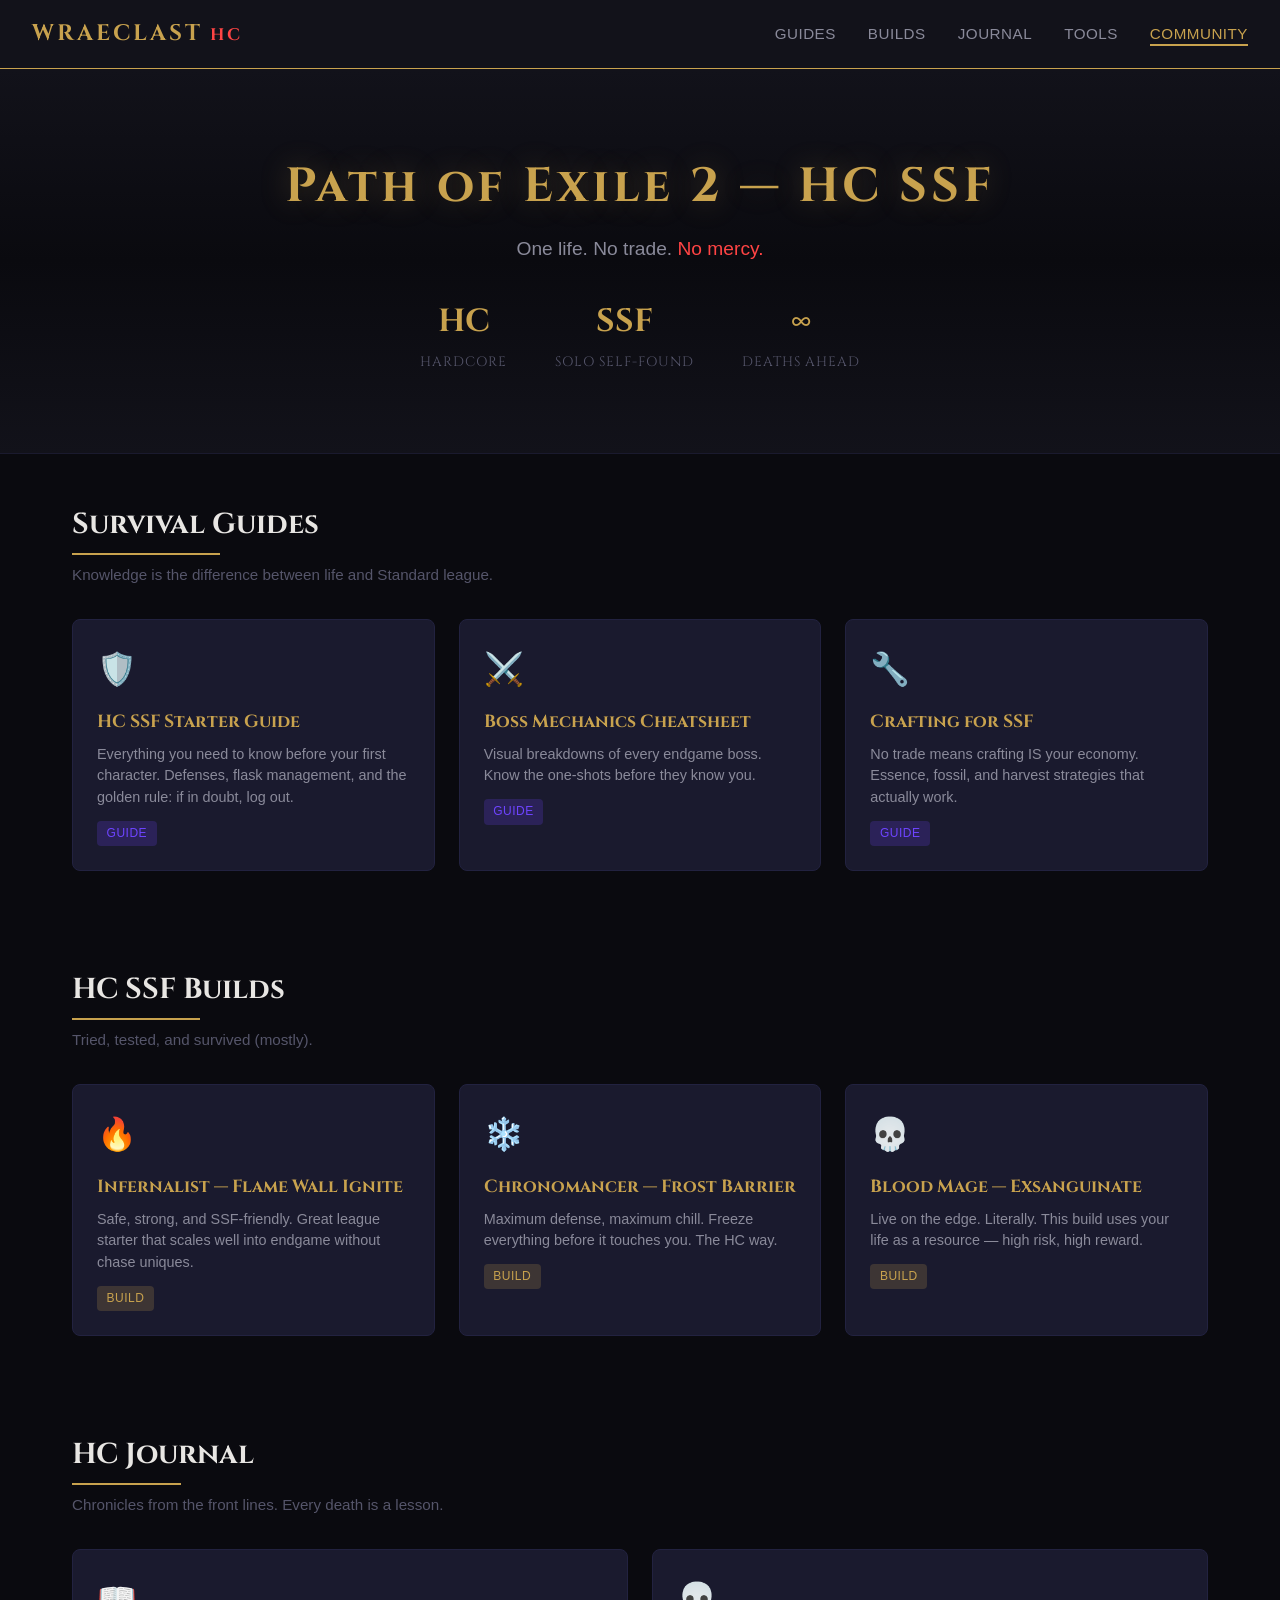
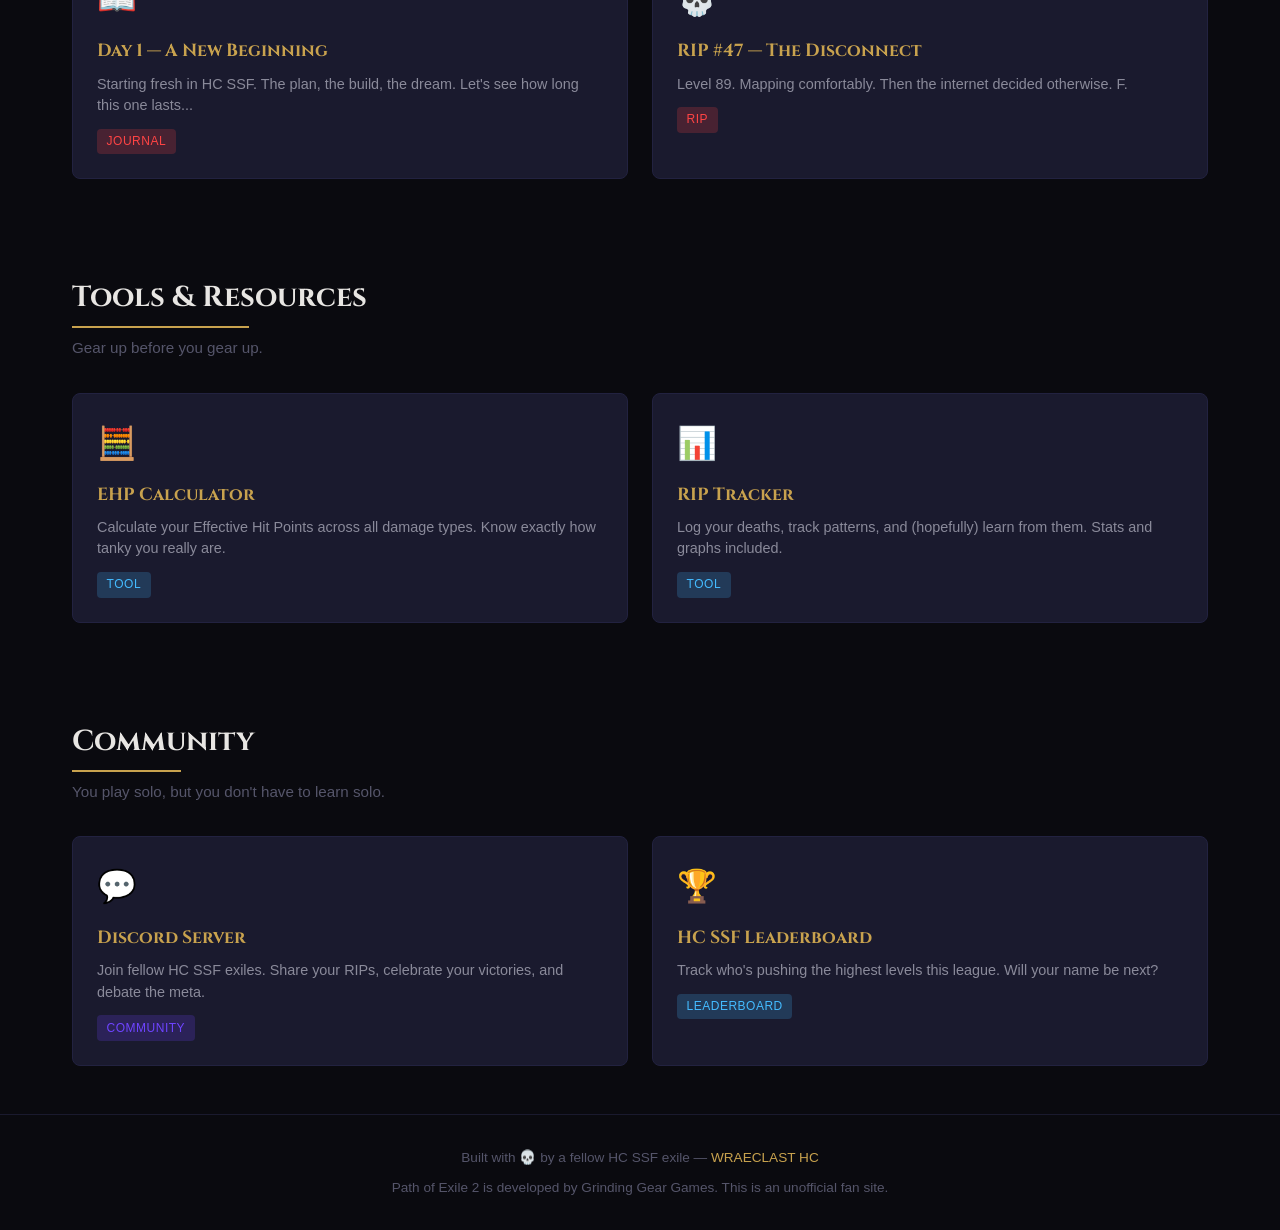
==== index.html @ 08a85281 "Initial commit - project structure, fonts, hamburger nav, SEO tags" ====
<!DOCTYPE html>
<html lang="en">
<head>
    <!--
    ============================================================
    THE <head> SECTION
    ============================================================
    This is the "brain" of your page. Nothing here is visible
    on screen, but it gives the browser important instructions.

    charset   = what characters to support (UTF-8 = everything)
    viewport  = makes the site work properly on phones/tablets
    title     = text shown in the browser tab
    ============================================================
    -->
    <meta charset="UTF-8">
    <meta name="viewport" content="width=device-width, initial-scale=1.0">
    <title>PoE2 HC SSF — Fan Site</title>

    <!--
    This single line replaces the entire <style> block that
    used to live here. The browser reads it and says:
    "OK, go fetch css/style.css and apply it to this page."
    -->
    <!--
    ============================================================
    SEO & SOCIAL SHARING META TAGS
    ============================================================
    These tags are invisible to visitors but are read by:
      - Google        (to understand and rank your page)
      - Discord       (to build the link preview card)
      - Reddit        (same)
      - Twitter/X     (same)
      - Facebook      (same)

    "og:" stands for Open Graph — a standard invented by
    Facebook that every major platform now follows.
    ============================================================
    -->

    <!-- Basic SEO — what the page is about -->
    <meta name="description" content="A fan site dedicated to Path of Exile 2 Hardcore Solo Self-Found. Guides, builds, a death journal, and tools for the brave (or stubborn).">
    <meta name="author" content="WRAECLAST HC">
    <meta name="keywords" content="Path of Exile 2, PoE2, HC SSF, Hardcore, Solo Self-Found, builds, guides">

    <!-- Open Graph — controls how the link looks when shared -->
    <meta property="og:title" content="PoE2 HC SSF — WRAECLAST HC">
    <meta property="og:description" content="One life. No trade. No mercy. Guides, builds, and chronicles for HC SSF exiles.">
    <meta property="og:type" content="website">

    <!-- og:url should be your real URL once the site is live.
         For now we leave it as a placeholder. -->
    <meta property="og:url" content="https://wraeclasthc.github.io">

    <!-- og:image is the thumbnail shown in link previews.
         We'll add a real image in a later step.
         For now this tag is here so you know where it lives. -->
    <!-- <meta property="og:image" content="https://wraeclasthc.github.io/assets/images/og-preview.jpg"> -->

    <!-- Twitter/X has its own slightly different tags -->
    <meta name="twitter:card" content="summary_large_image">
    <meta name="twitter:title" content="PoE2 HC SSF — WRAECLAST HC">
    <meta name="twitter:description" content="One life. No trade. No mercy. Guides, builds, and chronicles for HC SSF exiles.">

    <!--
    FAVICON — the tiny icon shown in the browser tab.
    We use an SVG (a type of image made from math, not pixels)
    that contains just one emoji. No image editor needed!
    This trick works in all modern browsers.
    -->
    <link rel="icon" href="assets/images/favicon.svg" type="image/svg+xml">

    <!--
    GOOGLE FONTS
    This line connects to Google's servers and downloads the
    Cinzel font for every visitor automatically.
    "preconnect" lines above it are a speed optimisation —
    they tell the browser to open the connection early,
    before it even reaches the font link itself.
    -->
    <link rel="preconnect" href="https://fonts.googleapis.com">
    <link rel="preconnect" href="https://fonts.gstatic.com" crossorigin>
    <link rel="stylesheet" href="https://fonts.googleapis.com/css2?family=Cinzel:wght@400;600;700&display=swap">

    <link rel="stylesheet" href="css/style.css">
</head>

<!--
============================================================
THE <body> — What Users Actually See
============================================================
Everything visible on the page goes inside <body>.
We've organised it into semantic sections:

  <nav>     = Navigation bar
  <header>  = Hero / banner area
  <main>    = Primary page content
  <footer>  = Bottom info strip

"Semantic" means these tags describe WHAT the content IS,
not just how it looks. This helps screen readers and SEO.
============================================================
-->
<body>

    <!-- ========== NAVIGATION ========== -->
    <nav>
        <a href="#" class="logo">WRAECLAST<span> HC</span></a>

        <!--
        This button is INVISIBLE on desktop (hidden via CSS).
        On mobile it appears as the ☰ icon.
        aria-label tells screen readers what the button does
        — good accessibility practice.
        aria-expanded tells screen readers if the menu is open.
        -->
        <button class="nav-toggle" aria-label="Open navigation menu" aria-expanded="false">
            <span class="hamburger-icon">☰</span>
        </button>

        <ul class="nav-links">
            <li><a href="#guides">Guides</a></li>
            <li><a href="#builds">Builds</a></li>
            <li><a href="#journal">Journal</a></li>
            <li><a href="#tools">Tools</a></li>
            <li><a href="#community">Community</a></li>
        </ul>
    </nav>

    <!-- ========== HERO SECTION ========== -->
    <header class="hero">
        <h1>Path of Exile 2 — HC SSF</h1>
        <p class="tagline">One life. No trade. <em>No mercy.</em></p>
        <div class="hero-stats">
            <div class="stat">
                <span class="stat-number">HC</span>
                <span class="stat-label">Hardcore</span>
            </div>
            <div class="stat">
                <span class="stat-number">SSF</span>
                <span class="stat-label">Solo Self-Found</span>
            </div>
            <div class="stat">
                <span class="stat-number">∞</span>
                <span class="stat-label">Deaths Ahead</span>
            </div>
        </div>
    </header>

    <!-- ========== MAIN CONTENT ========== -->
    <main>

        <!-- Guides Section -->
        <section class="section" id="guides">
            <h2 class="section-title">Survival Guides</h2>
            <p class="section-subtitle">Knowledge is the difference between life and Standard league.</p>
            <div class="card-grid">
                <div class="card">
                    <div class="card-icon">🛡️</div>
                    <h3>HC SSF Starter Guide</h3>
                    <p>Everything you need to know before your first character. Defenses, flask management, and the golden rule: if in doubt, log out.</p>
                    <span class="tag tag-guide">Guide</span>
                </div>
                <div class="card">
                    <div class="card-icon">⚔️</div>
                    <h3>Boss Mechanics Cheatsheet</h3>
                    <p>Visual breakdowns of every endgame boss. Know the one-shots before they know you.</p>
                    <span class="tag tag-guide">Guide</span>
                </div>
                <div class="card">
                    <div class="card-icon">🔧</div>
                    <h3>Crafting for SSF</h3>
                    <p>No trade means crafting IS your economy. Essence, fossil, and harvest strategies that actually work.</p>
                    <span class="tag tag-guide">Guide</span>
                </div>
            </div>
        </section>

        <!-- Builds Section -->
        <section class="section" id="builds">
            <h2 class="section-title">HC SSF Builds</h2>
            <p class="section-subtitle">Tried, tested, and survived (mostly).</p>
            <div class="card-grid">
                <div class="card">
                    <div class="card-icon">🔥</div>
                    <h3>Infernalist — Flame Wall Ignite</h3>
                    <p>Safe, strong, and SSF-friendly. Great league starter that scales well into endgame without chase uniques.</p>
                    <span class="tag tag-build">Build</span>
                </div>
                <div class="card">
                    <div class="card-icon">❄️</div>
                    <h3>Chronomancer — Frost Barrier</h3>
                    <p>Maximum defense, maximum chill. Freeze everything before it touches you. The HC way.</p>
                    <span class="tag tag-build">Build</span>
                </div>
                <div class="card">
                    <div class="card-icon">💀</div>
                    <h3>Blood Mage — Exsanguinate</h3>
                    <p>Live on the edge. Literally. This build uses your life as a resource — high risk, high reward.</p>
                    <span class="tag tag-build">Build</span>
                </div>
            </div>
        </section>

        <!-- Journal Section -->
        <section class="section" id="journal">
            <h2 class="section-title">HC Journal</h2>
            <p class="section-subtitle">Chronicles from the front lines. Every death is a lesson.</p>
            <div class="card-grid">
                <div class="card">
                    <div class="card-icon">📖</div>
                    <h3>Day 1 — A New Beginning</h3>
                    <p>Starting fresh in HC SSF. The plan, the build, the dream. Let's see how long this one lasts...</p>
                    <span class="tag tag-rip">Journal</span>
                </div>
                <div class="card">
                    <div class="card-icon">💀</div>
                    <h3>RIP #47 — The Disconnect</h3>
                    <p>Level 89. Mapping comfortably. Then the internet decided otherwise. F.</p>
                    <span class="tag tag-rip">RIP</span>
                </div>
            </div>
        </section>

        <!-- Tools Section -->
        <section class="section" id="tools">
            <h2 class="section-title">Tools & Resources</h2>
            <p class="section-subtitle">Gear up before you gear up.</p>
            <div class="card-grid">
                <div class="card">
                    <div class="card-icon">🧮</div>
                    <h3>EHP Calculator</h3>
                    <p>Calculate your Effective Hit Points across all damage types. Know exactly how tanky you really are.</p>
                    <span class="tag tag-tool">Tool</span>
                </div>
                <div class="card">
                    <div class="card-icon">📊</div>
                    <h3>RIP Tracker</h3>
                    <p>Log your deaths, track patterns, and (hopefully) learn from them. Stats and graphs included.</p>
                    <span class="tag tag-tool">Tool</span>
                </div>
            </div>
        </section>

        <!-- Community Section -->
        <section class="section" id="community">
            <h2 class="section-title">Community</h2>
            <p class="section-subtitle">You play solo, but you don't have to learn solo.</p>
            <div class="card-grid">
                <div class="card">
                    <div class="card-icon">💬</div>
                    <h3>Discord Server</h3>
                    <p>Join fellow HC SSF exiles. Share your RIPs, celebrate your victories, and debate the meta.</p>
                    <span class="tag tag-guide">Community</span>
                </div>
                <div class="card">
                    <div class="card-icon">🏆</div>
                    <h3>HC SSF Leaderboard</h3>
                    <p>Track who's pushing the highest levels this league. Will your name be next?</p>
                    <span class="tag tag-tool">Leaderboard</span>
                </div>
            </div>
        </section>

    </main>

    <!-- ========== FOOTER ========== -->
    <footer>
        <p>Built with 💀 by a fellow HC SSF exile — <a href="#">WRAECLAST HC</a></p>
        <p style="margin-top: 0.5rem;">Path of Exile 2 is developed by Grinding Gear Games. This is an unofficial fan site.</p>
    </footer>

    <!--
    This single line replaces the entire <script> block that
    used to live here. The browser reads it and says:
    "OK, go fetch js/main.js and run it."

    defer = "wait until the page is fully loaded before running"
    Without defer, the script could run before the cards exist
    and the click listeners would never attach.
    -->
    <script src="js/main.js" defer></script>

</body>
</html>
---- css/style.css ----
/*
============================================================
STYLE.CSS — All visual design rules live here
============================================================
This file was separated from index.html on purpose.
HTML = what's on the page. CSS = how it looks.
Keeping them apart makes both files easier to read and edit.
============================================================
*/


/* ── 1. CSS VARIABLES (Custom Properties) ───────────────────
   Think of these as "named colors" we can reuse everywhere.
   If you want to change the whole site's look, just edit
   these values — everything updates automatically!
   We define them on :root so they work anywhere on the page.
─────────────────────────────────────────────────────────── */
:root {
    /* Dark, gritty base colors — inspired by Wraeclast */
    --bg-darkest: #0a0a0f;
    --bg-dark: #12121a;
    --bg-card: #1a1a2e;
    --bg-card-hover: #222240;

    /* Accent colors — a mix of PoE2 fire/ice/chaos */
    --accent-primary: #c8a24e;    /* Gold — like currency drops */
    --accent-secondary: #6e44ff;  /* Purple — like unique items */
    --accent-danger: #ff4444;     /* Red — HC death */
    --accent-ice: #44bbff;        /* Blue — cold skills */

    /* Text colors */
    --text-bright: #e8e6e3;
    --text-muted: #8a8a9a;
    --text-dim: #55556a;

    /* Spacing & sizing */
    --radius: 8px;
    --max-width: 1200px;
}


/* ── 2. CSS RESET & BASE STYLES ─────────────────────────────
   Browsers add their own default spacing and fonts.
   A "reset" removes those defaults so our design looks
   consistent across Chrome, Firefox, Safari, etc.

   *           = "select every element on the page"
   box-sizing  = padding doesn't add extra width (cleaner math)
─────────────────────────────────────────────────────────── */
*, *::before, *::after {
    margin: 0;
    padding: 0;
    box-sizing: border-box;
}

body {
    /*
    We list multiple fonts here as a "fallback chain".
    The browser tries them left to right:
      1. Cinzel        — our Google Font (loads from the web)
      2. Palatino      — a similar serif, built into most OSes
      3. serif         — whatever serif font the OS has

    For body text we still want a readable sans-serif.
    Cinzel is used only for headings (see below).
    */
    font-family: 'Segoe UI', Tahoma, Geneva, Verdana, sans-serif;
    background-color: var(--bg-darkest);
    color: var(--text-bright);
    line-height: 1.6;
    min-height: 100vh;
}

/*
We define a reusable class for the fantasy font.
Anywhere we want Cinzel, we either add this class
or reference it directly in the CSS selector.
*/
.font-cinzel,
.logo,
h1, h2, h3,
.stat-number,
.stat-label {
    font-family: 'Cinzel', Palatino, serif;
}


/* ── 3. NAVIGATION BAR ──────────────────────────────────────
   display: flex         = items sit side by side
   justify-content       = logo on left, links on right
   position: sticky      = stays at the top when you scroll
   z-index: 100          = floats above other content
─────────────────────────────────────────────────────────── */
nav {
    display: flex;
    justify-content: space-between;
    align-items: center;
    padding: 1rem 2rem;
    background-color: var(--bg-dark);
    border-bottom: 1px solid var(--accent-primary);
    position: sticky;
    top: 0;
    z-index: 100;
}

.logo {
    font-size: 1.4rem;
    font-weight: 700;
    color: var(--accent-primary);
    text-decoration: none;
    letter-spacing: 3px;      /* Cinzel looks great with wide spacing */
    text-transform: uppercase;
}

.logo span {
    color: var(--accent-danger);
    font-size: 0.75em;
}

.nav-links {
    display: flex;
    list-style: none;  /* Removes bullet points from <ul> */
    gap: 2rem;         /* Space between each link */
}

.nav-links a {
    color: var(--text-muted);
    text-decoration: none;
    font-size: 0.95rem;
    transition: color 0.3s ease;  /* Smooth color change on hover */
    text-transform: uppercase;
    letter-spacing: 0.5px;
}

.nav-links a:hover {
    color: var(--accent-primary);
}

/*
.active is a class we'll add/remove with JavaScript.
When a section is on screen, its nav link gets this class.
When you scroll away, the class is removed.

We use the same gold color as hover, plus a subtle underline
so it's distinct from just hovering.
*/
.nav-links a.active {
    color: var(--accent-primary);
    border-bottom: 2px solid var(--accent-primary);
    padding-bottom: 2px;
}


/* ── 4. HERO SECTION ────────────────────────────────────────
   The "hero" is the big banner at the top of a page.
   It's the first thing visitors see — make it count!
─────────────────────────────────────────────────────────── */
.hero {
    text-align: center;
    padding: 5rem 2rem;
    background: linear-gradient(
        180deg,
        var(--bg-dark) 0%,
        var(--bg-darkest) 50%,
        var(--bg-dark) 100%
    );
    border-bottom: 1px solid var(--bg-card);
}

.hero h1 {
    font-size: 3rem;
    color: var(--accent-primary);
    margin-bottom: 0.5rem;
    letter-spacing: 4px;       /* Wide spacing suits the engraved look */
    text-shadow: 0 0 30px rgba(200, 162, 78, 0.3);
}

.hero .tagline {
    font-size: 1.2rem;
    color: var(--text-muted);
    margin-bottom: 2rem;
}

.hero .tagline em {
    color: var(--accent-danger);
    font-style: normal;
}

.hero-stats {
    display: flex;
    justify-content: center;
    gap: 3rem;
    margin-top: 2rem;
}

.stat {
    text-align: center;
}

.stat-number {
    display: block;
    font-size: 2rem;
    font-weight: bold;
    color: var(--accent-primary);
}

.stat-label {
    font-size: 0.85rem;
    color: var(--text-dim);
    text-transform: uppercase;
    letter-spacing: 1px;
}


/* ── 5. CONTENT SECTIONS & CARD GRID ───────────────────────
   Cards are a very common UI pattern — each card is a
   self-contained piece of content.

   display: grid = enables grid layout
   repeat(auto-fit, minmax(300px, 1fr))
     = automatically creates columns at least 300px wide,
       and fills available space — responsive with NO media
       queries needed just for this part!
─────────────────────────────────────────────────────────── */
.section {
    max-width: var(--max-width);
    margin: 0 auto;         /* Centers the section */
    padding: 3rem 2rem;
}

.section-title {
    font-size: 1.8rem;
    color: var(--text-bright);
    margin-bottom: 0.5rem;
    position: relative;
    display: inline-block;
}

.section-title::after {
    content: '';
    display: block;
    width: 60%;
    height: 2px;
    background: var(--accent-primary);
    margin-top: 0.3rem;
}

.section-subtitle {
    color: var(--text-dim);
    margin-bottom: 2rem;
    font-size: 0.95rem;
}

.card-grid {
    display: grid;
    grid-template-columns: repeat(auto-fit, minmax(300px, 1fr));
    gap: 1.5rem;
}

.card {
    background: var(--bg-card);
    border: 1px solid var(--bg-card-hover);
    border-radius: var(--radius);
    padding: 1.5rem;
    transition: all 0.3s ease;
    cursor: pointer;
}

.card:hover {
    background: var(--bg-card-hover);
    border-color: var(--accent-primary);
    transform: translateY(-2px);
    box-shadow: 0 4px 20px rgba(200, 162, 78, 0.1);
}

.card-icon {
    font-size: 2rem;
    margin-bottom: 0.75rem;
}

.card h3 {
    color: var(--accent-primary);
    margin-bottom: 0.5rem;
    font-size: 1.1rem;
}

.card p {
    color: var(--text-muted);
    font-size: 0.9rem;
    line-height: 1.5;
}

.card .tag {
    display: inline-block;
    margin-top: 0.75rem;
    padding: 0.2rem 0.6rem;
    font-size: 0.75rem;
    border-radius: 4px;
    text-transform: uppercase;
    letter-spacing: 0.5px;
}

.tag-guide { background: rgba(110, 68, 255, 0.2); color: var(--accent-secondary); }
.tag-build { background: rgba(200, 162, 78, 0.2); color: var(--accent-primary); }
.tag-tool  { background: rgba(68, 187, 255, 0.2); color: var(--accent-ice); }
.tag-rip   { background: rgba(255, 68, 68, 0.2);  color: var(--accent-danger); }


/* ── 6. FOOTER ──────────────────────────────────────────────
   Sits at the bottom. Centered, muted colors.
─────────────────────────────────────────────────────────── */
footer {
    text-align: center;
    padding: 2rem;
    border-top: 1px solid var(--bg-card);
    color: var(--text-dim);
    font-size: 0.85rem;
}

footer a {
    color: var(--accent-primary);
    text-decoration: none;
}


/* ── 7. HAMBURGER BUTTON ────────────────────────────────────
   The toggle button exists in the HTML at all times,
   but we HIDE it on desktop. It only appears on mobile.
─────────────────────────────────────────────────────────── */
.nav-toggle {
    display: none; /* Hidden on desktop — shown in mobile query below */
    background: none;
    border: 1px solid var(--accent-primary);
    border-radius: var(--radius);
    color: var(--accent-primary);
    font-size: 1.4rem;
    padding: 0.3rem 0.7rem;
    cursor: pointer;
    transition: background 0.2s ease;
    line-height: 1;
}

.nav-toggle:hover {
    background: rgba(200, 162, 78, 0.1);
}


/* ── 8. RESPONSIVE DESIGN ───────────────────────────────────
   @media queries let us change styles based on screen size.
   Everything inside this block ONLY applies when the screen
   is 768px wide or narrower (phones and small tablets).
─────────────────────────────────────────────────────────── */
@media (max-width: 768px) {

    /* Nav stays horizontal: logo on left, ☰ button on right */
    nav {
        flex-wrap: wrap; /* Allows the link list to drop below */
    }

    /* Show the hamburger button on mobile */
    .nav-toggle {
        display: block;
    }

    /*
    Hide the nav links by default on mobile.
    We use max-height instead of display:none because
    CSS transitions can animate max-height (smooth slide),
    but cannot animate display:none (instant snap).
    */
    .nav-links {
        display: flex;
        flex-direction: column;
        gap: 0;
        width: 100%;
        max-height: 0;           /* Collapsed — takes up no space */
        overflow: hidden;
        transition: max-height 0.3s ease;
    }

    .nav-links a {
        padding: 0.75rem 0;
        border-bottom: 1px solid var(--bg-card);
        display: block;
    }

    /*
    When the <nav> has the class "nav-open" (added by JS),
    expand the link list by setting a large max-height.
    The browser animates between 0 and this value — smooth!
    */
    nav.nav-open .nav-links {
        max-height: 400px;       /* Tall enough to show all links */
    }

    /* Shrink the hero title on small screens */
    .hero h1 {
        font-size: 2rem;
        letter-spacing: 2px;
    }

    .hero-stats {
        flex-direction: column;
        gap: 1.5rem;
    }

    .card-grid {
        grid-template-columns: 1fr;
    }
}
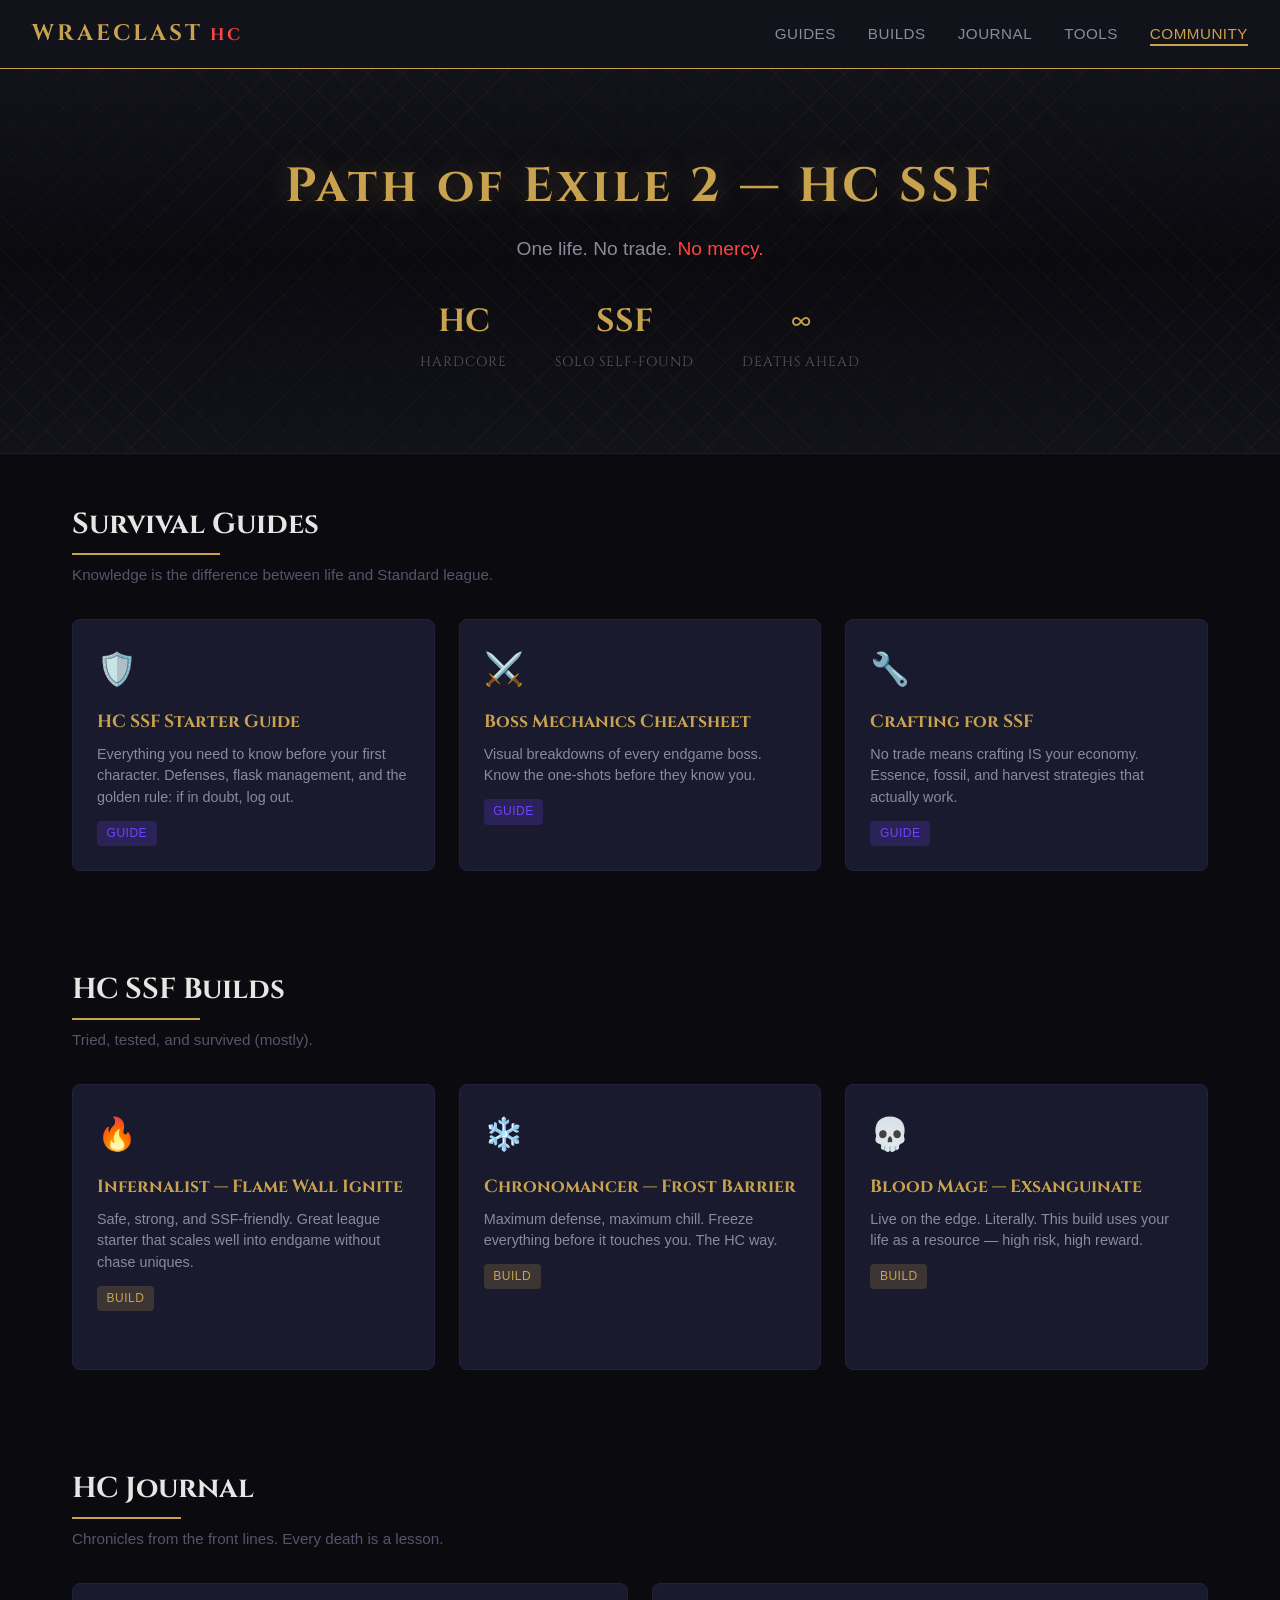
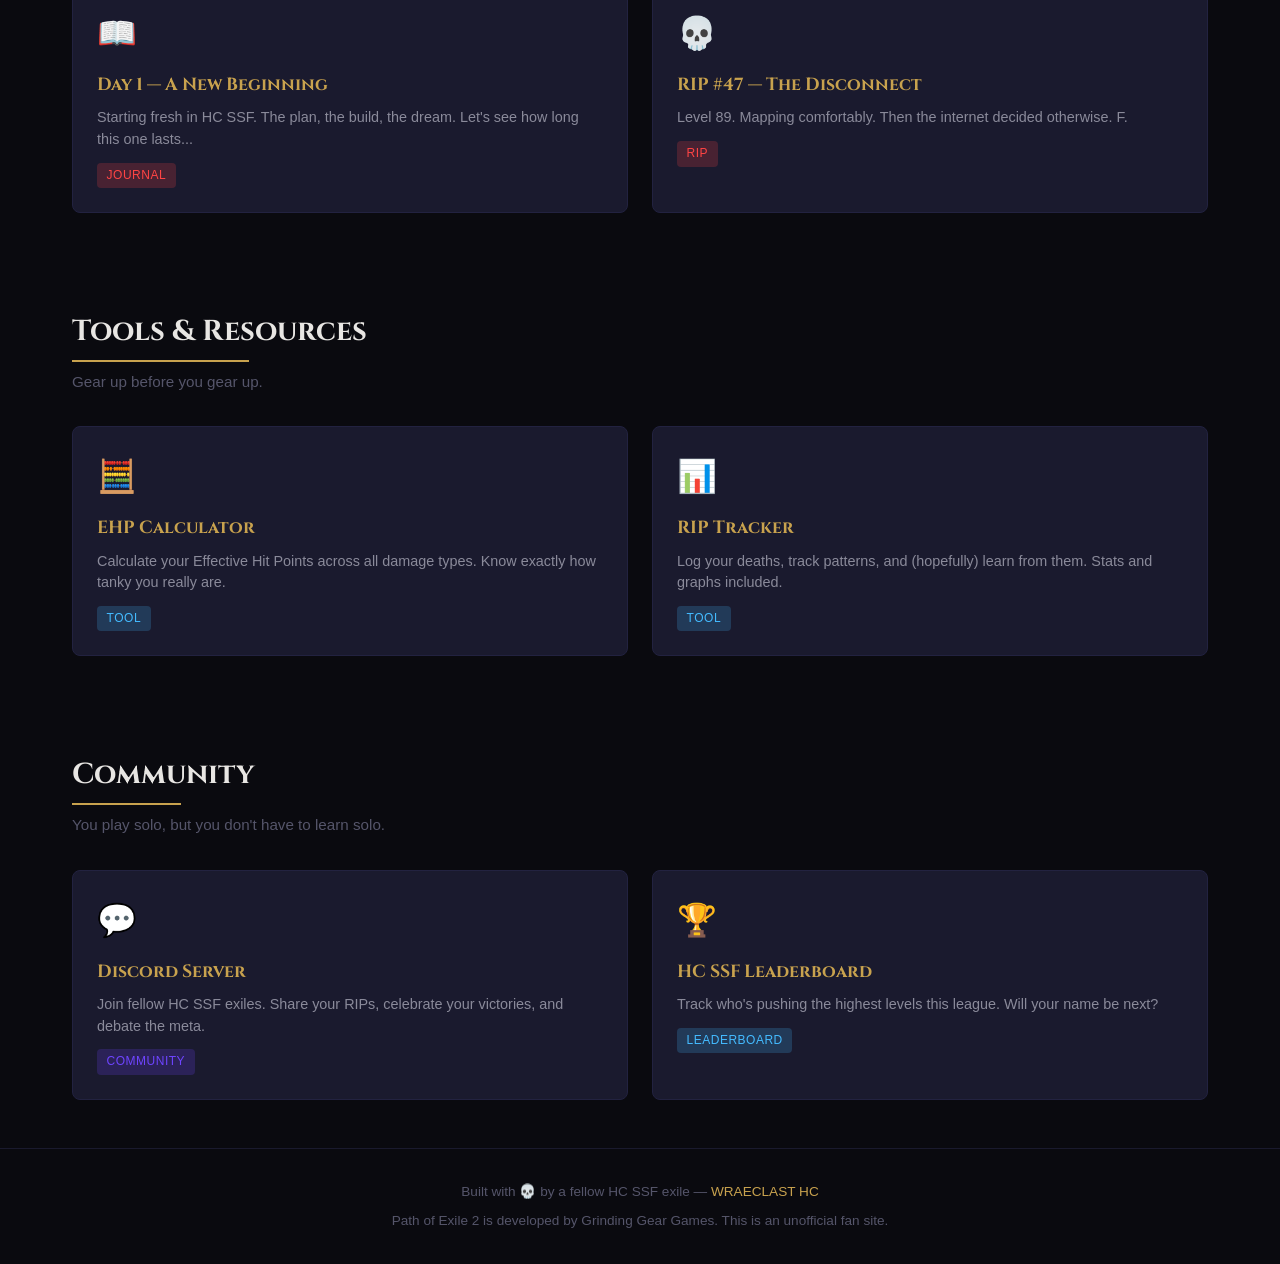
==== commit 8e3cfc74: "Add Infernalist build detail page with sidebar layout" ====
--- a/index.html
+++ b/index.html
@@ -50,7 +50,7 @@
 
     <!-- og:url should be your real URL once the site is live.
          For now we leave it as a placeholder. -->
-    <meta property="og:url" content="https://wraeclasthc.github.io">
+    <meta property="og:url" content="https://ninotsenov101.github.io/poe2-hc-ssf/">
 
     <!-- og:image is the thumbnail shown in link previews.
          We'll add a real image in a later step.
@@ -181,12 +181,20 @@
             <h2 class="section-title">HC SSF Builds</h2>
             <p class="section-subtitle">Tried, tested, and survived (mostly).</p>
             <div class="card-grid">
-                <div class="card">
-                    <div class="card-icon">🔥</div>
-                    <h3>Infernalist — Flame Wall Ignite</h3>
-                    <p>Safe, strong, and SSF-friendly. Great league starter that scales well into endgame without chase uniques.</p>
-                    <span class="tag tag-build">Build</span>
-                </div>
+                <!--
+                We wrap the card in an <a> tag to make the
+                whole card clickable — not just a button inside it.
+                The href points to our new page file.
+                -->
+                <a href="builds/infernalist.html" class="card-link">
+                    <div class="card">
+                        <div class="card-icon">🔥</div>
+                        <h3>Infernalist — Flame Wall Ignite</h3>
+                        <p>Safe, strong, and SSF-friendly. Great league starter that scales well into endgame without chase uniques.</p>
+                        <span class="tag tag-build">Build</span>
+                        <span class="card-arrow">Read build →</span>
+                    </div>
+                </a>
                 <div class="card">
                     <div class="card-icon">❄️</div>
                     <h3>Chronomancer — Frost Barrier</h3>
@@ -279,6 +287,15 @@
     Without defer, the script could run before the cards exist
     and the click listeners would never attach.
     -->
+    <!--
+    SCROLL-TO-TOP BUTTON
+    Sits outside the main content flow.
+    position: fixed in CSS pins it to the screen corner
+    regardless of how far you've scrolled.
+    aria-label tells screen readers what this button does.
+    -->
+    <button class="scroll-top" aria-label="Scroll to top">▲</button>
+
     <script src="js/main.js" defer></script>
 
 </body>
--- a/css/style.css
+++ b/css/style.css
@@ -165,6 +165,58 @@
         var(--bg-dark) 100%
     );
     border-bottom: 1px solid var(--bg-card);
+    position: relative;  /* Required so ::before positions itself
+                            relative to the hero, not the whole page */
+    overflow: hidden;    /* Clips the pattern at the hero's edges */
+}
+
+/*
+::before is a "ghost" layer attached to .hero.
+It has no HTML — CSS creates it automatically.
+We use it to hold the texture pattern so the
+hero's own styles stay clean.
+
+inset: 0 = shorthand for top: 0, right: 0, bottom: 0, left: 0
+         = stretch to fill the entire hero
+
+z-index: 0 = sits behind the hero content (which is z-index 1)
+
+Two repeating-linear-gradients layered on top of each other
+create the crosshatch — one going 45°, one going -45°.
+The colour is gold at 4% opacity — barely visible but present.
+That's the sweet spot for texture: felt, not seen.
+*/
+.hero::before {
+    content: '';            /* Required — pseudo-elements need this */
+    position: absolute;
+    inset: 0;
+    background-image:
+        repeating-linear-gradient(
+            45deg,
+            rgba(200, 162, 78, 0.04) 0px,
+            rgba(200, 162, 78, 0.04) 1px,
+            transparent 1px,
+            transparent 24px
+        ),
+        repeating-linear-gradient(
+            -45deg,
+            rgba(200, 162, 78, 0.04) 0px,
+            rgba(200, 162, 78, 0.04) 1px,
+            transparent 1px,
+            transparent 24px
+        );
+    pointer-events: none;  /* The pattern can't accidentally
+                              block clicks on buttons/links */
+    z-index: 0;
+}
+
+/*
+Without this, the hero text would sit BEHIND the ::before
+pattern layer and disappear. z-index: 1 puts content on top.
+*/
+.hero > * {
+    position: relative;
+    z-index: 1;
 }
 
 .hero h1 {
@@ -268,9 +320,49 @@
 
 .card:hover {
     background: var(--bg-card-hover);
+    transform: translateY(-4px);  /* Lifts a little higher than before */
+    box-shadow: 0 4px 20px rgba(200, 162, 78, 0.1);
+}
+
+/*
+Each card type gets its own glow colour on hover.
+We target cards that CONTAIN a specific tag class.
+  .card:has(.tag-guide)  = "a card that has a .tag-guide inside it"
+
+:has() is a modern CSS selector — it lets a parent react
+to what's inside it. Previously this required JavaScript!
+
+The glow is two box-shadows layered together (comma-separated):
+  1. A tight, bright inner glow
+  2. A wide, soft outer glow
+Together they create a realistic light bloom effect.
+*/
+.card:has(.tag-guide):hover {
+    border-color: var(--accent-secondary);
+    box-shadow:
+        0 4px 15px rgba(110, 68, 255, 0.2),
+        0 0  30px rgba(110, 68, 255, 0.1);
+}
+
+.card:has(.tag-build):hover {
     border-color: var(--accent-primary);
-    transform: translateY(-2px);
-    box-shadow: 0 4px 20px rgba(200, 162, 78, 0.1);
+    box-shadow:
+        0 4px 15px rgba(200, 162, 78, 0.25),
+        0 0  30px rgba(200, 162, 78, 0.12);
+}
+
+.card:has(.tag-rip):hover {
+    border-color: var(--accent-danger);
+    box-shadow:
+        0 4px 15px rgba(255, 68, 68, 0.2),
+        0 0  30px rgba(255, 68, 68, 0.1);
+}
+
+.card:has(.tag-tool):hover {
+    border-color: var(--accent-ice);
+    box-shadow:
+        0 4px 15px rgba(68, 187, 255, 0.2),
+        0 0  30px rgba(68, 187, 255, 0.1);
 }
 
 .card-icon {
@@ -305,6 +397,38 @@
 .tag-tool  { background: rgba(68, 187, 255, 0.2); color: var(--accent-ice); }
 .tag-rip   { background: rgba(255, 68, 68, 0.2);  color: var(--accent-danger); }
 
+/*
+.card-link wraps a whole card in an <a> tag.
+We reset the link's default styles so it doesn't
+look like a blue underlined hyperlink.
+display: block makes it fill the grid cell fully.
+*/
+.card-link {
+    text-decoration: none;
+    color: inherit;
+    display: block;
+}
+
+/*
+"Read build →" hint — hidden by default,
+slides in from the left on hover.
+*/
+.card-arrow {
+    display: block;
+    margin-top: 0.75rem;
+    font-size: 0.85rem;
+    color: var(--accent-primary);
+    font-family: 'Cinzel', serif;
+    opacity: 0;
+    transform: translateX(-6px);
+    transition: opacity 0.3s ease, transform 0.3s ease;
+}
+
+.card-link:hover .card-arrow {
+    opacity: 1;
+    transform: translateX(0);
+}
+
 
 /* ── 6. FOOTER ──────────────────────────────────────────────
    Sits at the bottom. Centered, muted colors.
@@ -323,7 +447,51 @@
 }
 
 
-/* ── 7. HAMBURGER BUTTON ────────────────────────────────────
+/* ── 7. SCROLL-TO-TOP BUTTON ────────────────────────────────
+   position: fixed = stays glued to the screen corner
+   even as you scroll. Coordinates are from the bottom-right.
+
+   opacity: 0 + pointer-events: none = invisible AND
+   unclickable by default. JS adds .visible to show it.
+
+   transition animates the opacity so it fades in/out
+   smoothly instead of snapping on and off.
+─────────────────────────────────────────────────────────── */
+.scroll-top {
+    position: fixed;
+    bottom: 2rem;
+    right: 2rem;
+    width: 44px;
+    height: 44px;
+    background: var(--bg-card);
+    border: 1px solid var(--accent-primary);
+    border-radius: var(--radius);
+    color: var(--accent-primary);
+    font-size: 1rem;
+    font-family: 'Cinzel', serif;
+    cursor: pointer;
+    opacity: 0;
+    pointer-events: none;        /* Can't click it when invisible */
+    transition: opacity 0.3s ease, background 0.2s ease, transform 0.2s ease;
+    z-index: 200;                /* Floats above everything else */
+}
+
+.scroll-top:hover {
+    background: var(--bg-card-hover);
+    transform: translateY(-2px);
+}
+
+/*
+When JS adds the .visible class, the button fades in
+and becomes clickable.
+*/
+.scroll-top.visible {
+    opacity: 1;
+    pointer-events: auto;
+}
+
+
+/* ── 8. HAMBURGER BUTTON ────────────────────────────────────
    The toggle button exists in the HTML at all times,
    but we HIDE it on desktop. It only appears on mobile.
 ─────────────────────────────────────────────────────────── */
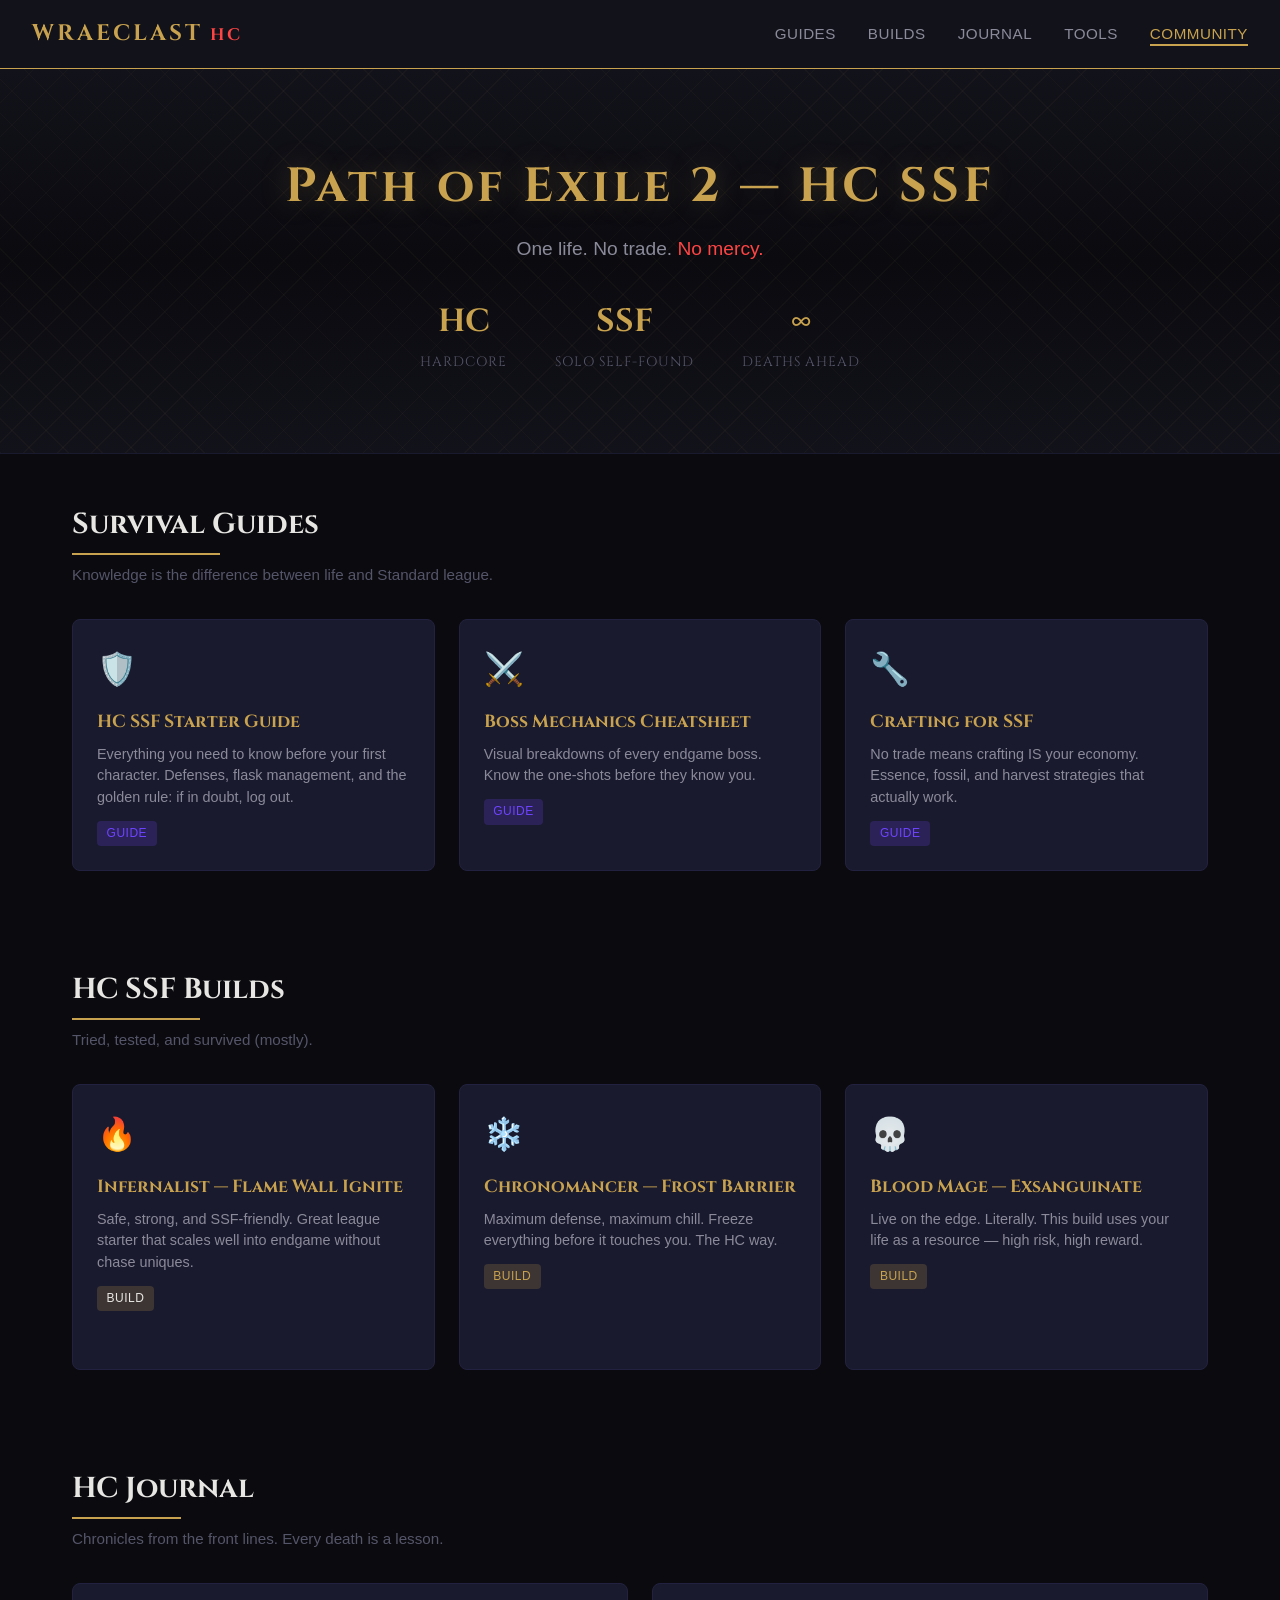
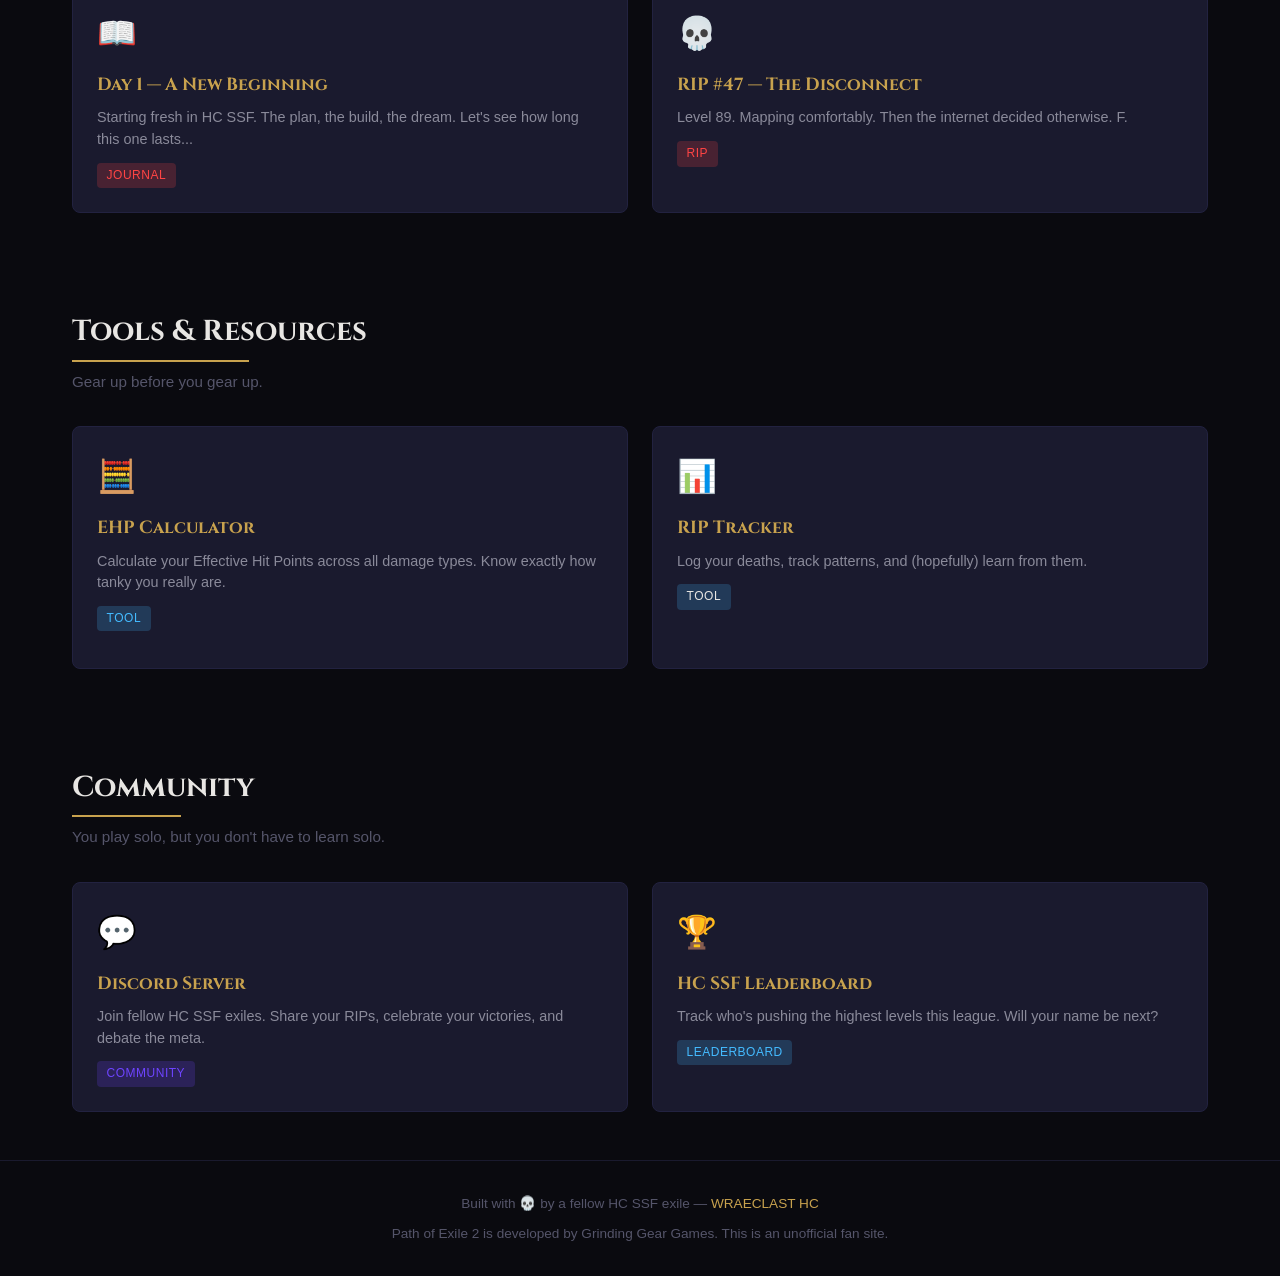
==== commit da4303d3: "Add RIP Tracker tool with localStorage persistence" ====
--- a/index.html
+++ b/index.html
@@ -241,12 +241,15 @@
                     <p>Calculate your Effective Hit Points across all damage types. Know exactly how tanky you really are.</p>
                     <span class="tag tag-tool">Tool</span>
                 </div>
-                <div class="card">
-                    <div class="card-icon">📊</div>
-                    <h3>RIP Tracker</h3>
-                    <p>Log your deaths, track patterns, and (hopefully) learn from them. Stats and graphs included.</p>
-                    <span class="tag tag-tool">Tool</span>
-                </div>
+                <a href="tools/rip-tracker.html" class="card-link">
+                    <div class="card">
+                        <div class="card-icon">📊</div>
+                        <h3>RIP Tracker</h3>
+                        <p>Log your deaths, track patterns, and (hopefully) learn from them.</p>
+                        <span class="tag tag-tool">Tool</span>
+                        <span class="card-arrow">Open tracker →</span>
+                    </div>
+                </a>
             </div>
         </section>
 
--- a/css/style.css
+++ b/css/style.css
@@ -403,10 +403,10 @@
 look like a blue underlined hyperlink.
 display: block makes it fill the grid cell fully.
 */
-.card-link {
+.card-link,
+.card-link * {
     text-decoration: none;
     color: inherit;
-    display: block;
 }
 
 /*
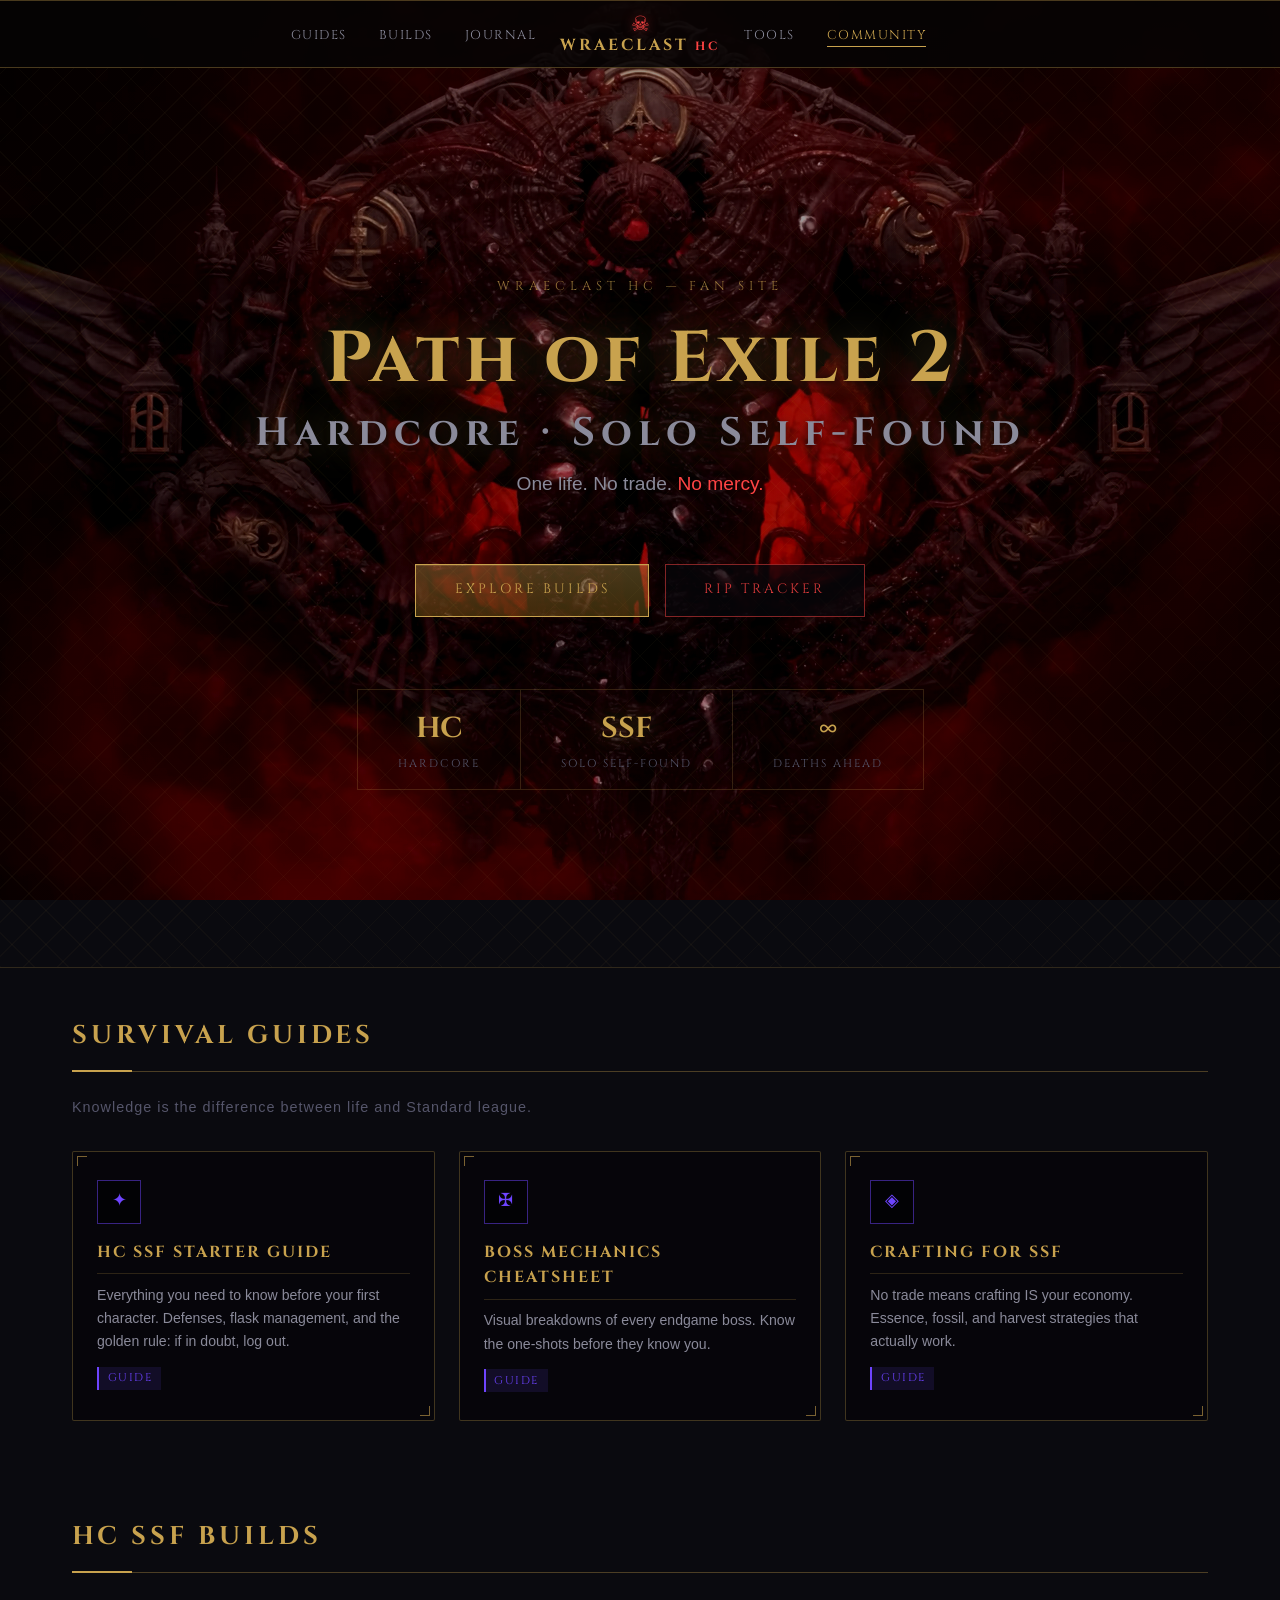
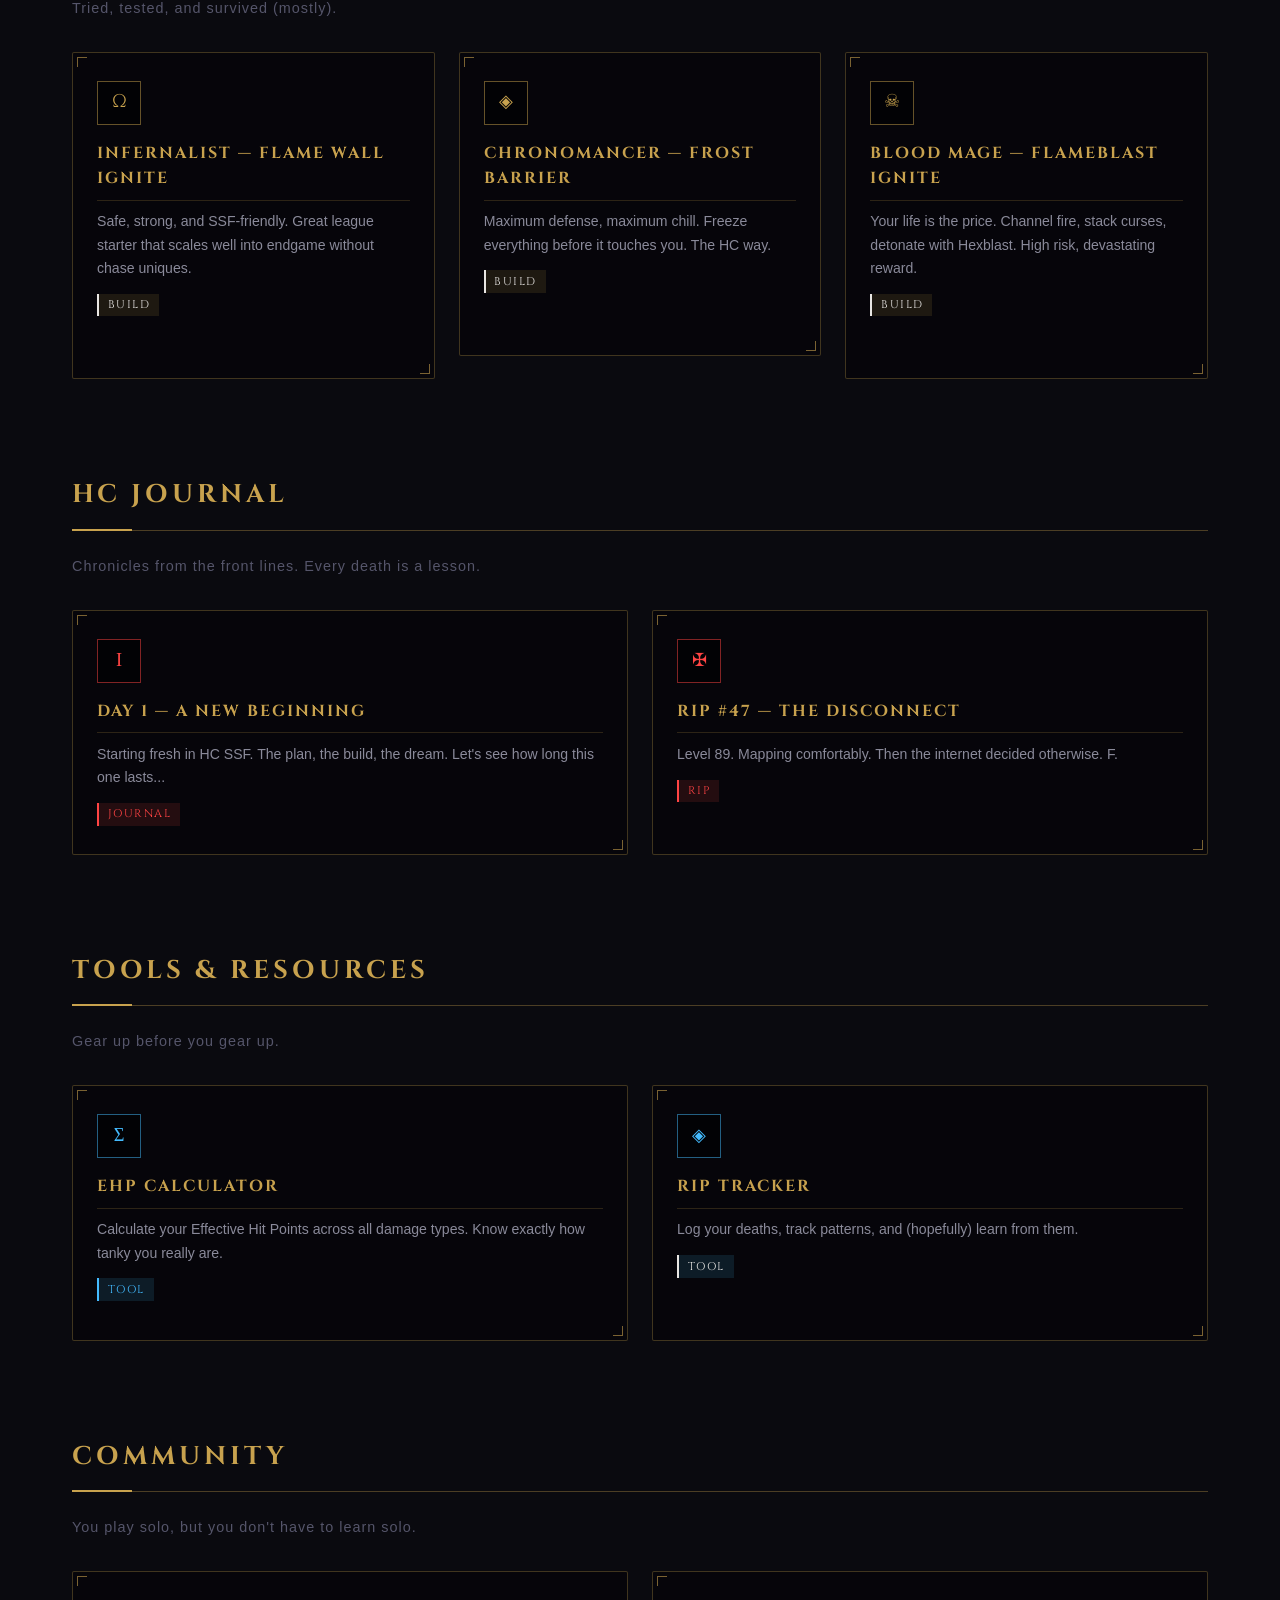
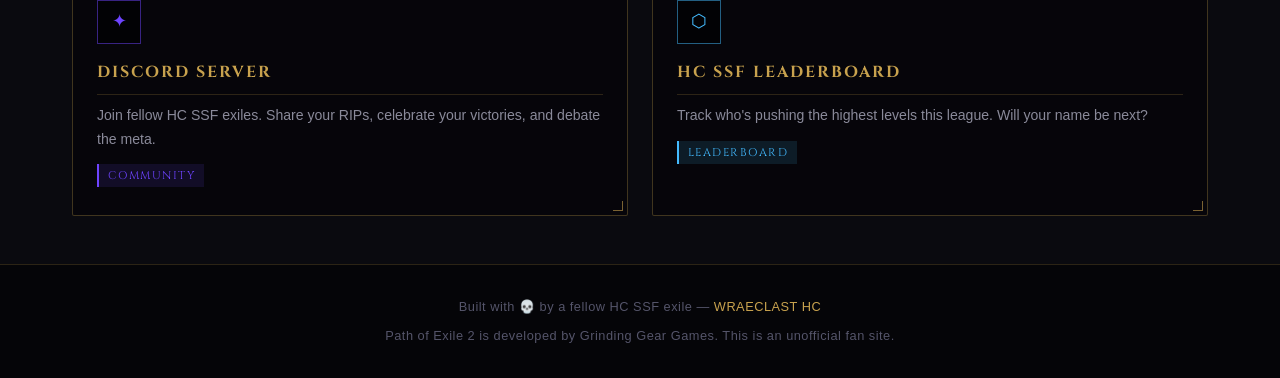
==== commit d29c8ef7: "Add Blood Mage build, real skill icons, and GGG-style visual overhaul - Add builds/bloodmage.html — " ====
--- a/index.html
+++ b/index.html
@@ -104,24 +104,30 @@
 <body>
 
     <!-- ========== NAVIGATION ========== -->
+    <!--
+    The nav is split into 3 columns using CSS Grid:
+      Left  = first group of links
+      Center = logo (always perfectly centered)
+      Right = second group of links
+    On mobile, all links stack vertically under the logo.
+    -->
     <nav>
-        <a href="#" class="logo">WRAECLAST<span> HC</span></a>
-
-        <!--
-        This button is INVISIBLE on desktop (hidden via CSS).
-        On mobile it appears as the ☰ icon.
-        aria-label tells screen readers what the button does
-        — good accessibility practice.
-        aria-expanded tells screen readers if the menu is open.
-        -->
         <button class="nav-toggle" aria-label="Open navigation menu" aria-expanded="false">
             <span class="hamburger-icon">☰</span>
         </button>
 
-        <ul class="nav-links">
+        <ul class="nav-links nav-left">
             <li><a href="#guides">Guides</a></li>
             <li><a href="#builds">Builds</a></li>
             <li><a href="#journal">Journal</a></li>
+        </ul>
+
+        <a href="#" class="logo">
+            <span class="logo-skull">☠</span>
+            <span class="logo-text">WRAECLAST<em> HC</em></span>
+        </a>
+
+        <ul class="nav-links nav-right">
             <li><a href="#tools">Tools</a></li>
             <li><a href="#community">Community</a></li>
         </ul>
@@ -129,8 +135,13 @@
 
     <!-- ========== HERO SECTION ========== -->
     <header class="hero">
-        <h1>Path of Exile 2 — HC SSF</h1>
+        <p class="hero-eyebrow">Wraeclast HC — Fan Site</p>
+        <h1>Path of Exile 2<br><span class="hero-sub">Hardcore · Solo Self-Found</span></h1>
         <p class="tagline">One life. No trade. <em>No mercy.</em></p>
+        <div class="hero-actions">
+            <a href="#builds" class="hero-btn hero-btn-primary">Explore Builds</a>
+            <a href="tools/rip-tracker.html" class="hero-btn hero-btn-secondary">RIP Tracker</a>
+        </div>
         <div class="hero-stats">
             <div class="stat">
                 <span class="stat-number">HC</span>
@@ -156,19 +167,19 @@
             <p class="section-subtitle">Knowledge is the difference between life and Standard league.</p>
             <div class="card-grid">
                 <div class="card">
-                    <div class="card-icon">🛡️</div>
+                    <div class="card-icon">✦</div>
                     <h3>HC SSF Starter Guide</h3>
                     <p>Everything you need to know before your first character. Defenses, flask management, and the golden rule: if in doubt, log out.</p>
                     <span class="tag tag-guide">Guide</span>
                 </div>
                 <div class="card">
-                    <div class="card-icon">⚔️</div>
+                    <div class="card-icon">✠</div>
                     <h3>Boss Mechanics Cheatsheet</h3>
                     <p>Visual breakdowns of every endgame boss. Know the one-shots before they know you.</p>
                     <span class="tag tag-guide">Guide</span>
                 </div>
                 <div class="card">
-                    <div class="card-icon">🔧</div>
+                    <div class="card-icon">◈</div>
                     <h3>Crafting for SSF</h3>
                     <p>No trade means crafting IS your economy. Essence, fossil, and harvest strategies that actually work.</p>
                     <span class="tag tag-guide">Guide</span>
@@ -188,25 +199,31 @@
                 -->
                 <a href="builds/infernalist.html" class="card-link">
                     <div class="card">
-                        <div class="card-icon">🔥</div>
+                        <div class="card-icon">Ω</div>
                         <h3>Infernalist — Flame Wall Ignite</h3>
                         <p>Safe, strong, and SSF-friendly. Great league starter that scales well into endgame without chase uniques.</p>
                         <span class="tag tag-build">Build</span>
                         <span class="card-arrow">Read build →</span>
                     </div>
                 </a>
-                <div class="card">
-                    <div class="card-icon">❄️</div>
-                    <h3>Chronomancer — Frost Barrier</h3>
-                    <p>Maximum defense, maximum chill. Freeze everything before it touches you. The HC way.</p>
-                    <span class="tag tag-build">Build</span>
-                </div>
-                <div class="card">
-                    <div class="card-icon">💀</div>
-                    <h3>Blood Mage — Exsanguinate</h3>
-                    <p>Live on the edge. Literally. This build uses your life as a resource — high risk, high reward.</p>
-                    <span class="tag tag-build">Build</span>
-                </div>
+                <a href="builds/chronomancer.html" class="card-link">
+                    <div class="card">
+                        <div class="card-icon">◈</div>
+                        <h3>Chronomancer — Frost Barrier</h3>
+                        <p>Maximum defense, maximum chill. Freeze everything before it touches you. The HC way.</p>
+                        <span class="tag tag-build">Build</span>
+                        <span class="card-arrow">Read build →</span>
+                    </div>
+                </a>
+                <a href="builds/bloodmage.html" class="card-link">
+                    <div class="card">
+                        <div class="card-icon">☠</div>
+                        <h3>Blood Mage — Flameblast Ignite</h3>
+                        <p>Your life is the price. Channel fire, stack curses, detonate with Hexblast. High risk, devastating reward.</p>
+                        <span class="tag tag-build">Build</span>
+                        <span class="card-arrow">Read build →</span>
+                    </div>
+                </a>
             </div>
         </section>
 
@@ -216,13 +233,13 @@
             <p class="section-subtitle">Chronicles from the front lines. Every death is a lesson.</p>
             <div class="card-grid">
                 <div class="card">
-                    <div class="card-icon">📖</div>
+                    <div class="card-icon">Ι</div>
                     <h3>Day 1 — A New Beginning</h3>
                     <p>Starting fresh in HC SSF. The plan, the build, the dream. Let's see how long this one lasts...</p>
                     <span class="tag tag-rip">Journal</span>
                 </div>
                 <div class="card">
-                    <div class="card-icon">💀</div>
+                    <div class="card-icon">✠</div>
                     <h3>RIP #47 — The Disconnect</h3>
                     <p>Level 89. Mapping comfortably. Then the internet decided otherwise. F.</p>
                     <span class="tag tag-rip">RIP</span>
@@ -236,14 +253,14 @@
             <p class="section-subtitle">Gear up before you gear up.</p>
             <div class="card-grid">
                 <div class="card">
-                    <div class="card-icon">🧮</div>
+                    <div class="card-icon">Σ</div>
                     <h3>EHP Calculator</h3>
                     <p>Calculate your Effective Hit Points across all damage types. Know exactly how tanky you really are.</p>
                     <span class="tag tag-tool">Tool</span>
                 </div>
                 <a href="tools/rip-tracker.html" class="card-link">
                     <div class="card">
-                        <div class="card-icon">📊</div>
+                        <div class="card-icon">◈</div>
                         <h3>RIP Tracker</h3>
                         <p>Log your deaths, track patterns, and (hopefully) learn from them.</p>
                         <span class="tag tag-tool">Tool</span>
@@ -259,13 +276,13 @@
             <p class="section-subtitle">You play solo, but you don't have to learn solo.</p>
             <div class="card-grid">
                 <div class="card">
-                    <div class="card-icon">💬</div>
+                    <div class="card-icon">✦</div>
                     <h3>Discord Server</h3>
                     <p>Join fellow HC SSF exiles. Share your RIPs, celebrate your victories, and debate the meta.</p>
                     <span class="tag tag-guide">Community</span>
                 </div>
                 <div class="card">
-                    <div class="card-icon">🏆</div>
+                    <div class="card-icon">⬡</div>
                     <h3>HC SSF Leaderboard</h3>
                     <p>Track who's pushing the highest levels this league. Will your name be next?</p>
                     <span class="tag tag-tool">Leaderboard</span>
--- a/css/style.css
+++ b/css/style.css
@@ -34,7 +34,7 @@
     --text-dim: #55556a;
 
     /* Spacing & sizing */
-    --radius: 8px;
+    --radius: 2px;       /* GGG uses sharp, angular corners — not rounded */
     --max-width: 1200px;
 }
 
@@ -65,11 +65,33 @@
     Cinzel is used only for headings (see below).
     */
     font-family: 'Segoe UI', Tahoma, Geneva, Verdana, sans-serif;
-    background-color: var(--bg-darkest);
     color: var(--text-bright);
     line-height: 1.6;
     min-height: 100vh;
-}
+
+    background-color: var(--bg-darkest); /* fallback if image hasn't loaded */
+}
+
+/*
+position: fixed on ::before means it covers exactly the viewport —
+not the full page height. So background-size: cover scales to the
+screen size, not the page size. Sharp image, no zoom-out problem.
+z-index: -1 puts it behind everything else on the page.
+*/
+html::before {
+    content: '';
+    position: fixed;
+    inset: 0;
+    background-image:
+        linear-gradient(rgba(10, 10, 15, 0.45), rgba(10, 10, 15, 0.45)),
+        url('../assets/images/hero-bg.jpg');
+    background-size: auto;
+    background-position: center center;
+    background-repeat: no-repeat;
+    filter: contrast(1.15) brightness(1.05);
+    z-index: -1;
+}
+
 
 /*
 We define a reusable class for the fantasy font.
@@ -86,67 +108,89 @@
 
 
 /* ── 3. NAVIGATION BAR ──────────────────────────────────────
-   display: flex         = items sit side by side
-   justify-content       = logo on left, links on right
-   position: sticky      = stays at the top when you scroll
-   z-index: 100          = floats above other content
+   display: grid with 3 columns:
+     nav-left  (1fr) = takes equal share of available space
+     .logo     (auto) = sized to its content, always centered
+     nav-right (1fr) = takes equal share of available space
+   This keeps the logo perfectly centered no matter how many
+   links are on each side.
 ─────────────────────────────────────────────────────────── */
 nav {
-    display: flex;
-    justify-content: space-between;
+    display: grid;
+    grid-template-columns: 1fr auto 1fr;
     align-items: center;
-    padding: 1rem 2rem;
-    background-color: var(--bg-dark);
-    border-bottom: 1px solid var(--accent-primary);
+    padding: 0 2rem;
+    min-height: 68px;
+    background: rgba(6, 4, 4, 0.88);
+    backdrop-filter: blur(14px);
+    -webkit-backdrop-filter: blur(14px);
+    border-top: 1px solid rgba(200, 162, 78, 0.35);
+    border-bottom: 1px solid rgba(200, 162, 78, 0.35);
     position: sticky;
     top: 0;
     z-index: 100;
 }
 
+/* The centered logo — skull above, text below */
 .logo {
-    font-size: 1.4rem;
+    display: flex;
+    flex-direction: column;
+    align-items: center;
+    text-decoration: none;
+    padding: 0.4rem 1.5rem;
+    line-height: 1;
+}
+
+.logo-skull {
+    font-size: 1.3rem;
+    color: var(--accent-danger);
+    display: block;
+    margin-bottom: 0.1rem;
+    filter: drop-shadow(0 0 6px rgba(255, 68, 68, 0.6));
+}
+
+.logo-text {
+    font-family: 'Cinzel', serif;
+    font-size: 1rem;
     font-weight: 700;
     color: var(--accent-primary);
-    text-decoration: none;
-    letter-spacing: 3px;      /* Cinzel looks great with wide spacing */
+    letter-spacing: 3px;
     text-transform: uppercase;
 }
 
-.logo span {
+.logo-text em {
     color: var(--accent-danger);
+    font-style: normal;
     font-size: 0.75em;
 }
 
+/* Left links: flex from the right edge toward center */
 .nav-links {
     display: flex;
-    list-style: none;  /* Removes bullet points from <ul> */
-    gap: 2rem;         /* Space between each link */
-}
+    list-style: none;
+    gap: 2rem;
+    align-items: center;
+}
+
+.nav-left  { justify-content: flex-end; }
+.nav-right { justify-content: flex-start; }
 
 .nav-links a {
     color: var(--text-muted);
     text-decoration: none;
-    font-size: 0.95rem;
-    transition: color 0.3s ease;  /* Smooth color change on hover */
+    font-family: 'Cinzel', serif;
+    font-size: 0.8rem;
+    letter-spacing: 1.5px;
     text-transform: uppercase;
-    letter-spacing: 0.5px;
-}
-
-.nav-links a:hover {
-    color: var(--accent-primary);
-}
-
-/*
-.active is a class we'll add/remove with JavaScript.
-When a section is on screen, its nav link gets this class.
-When you scroll away, the class is removed.
-
-We use the same gold color as hover, plus a subtle underline
-so it's distinct from just hovering.
-*/
+    transition: color 0.25s ease;
+    white-space: nowrap;
+}
+
+.nav-links a:hover { color: var(--accent-primary); }
+
 .nav-links a.active {
     color: var(--accent-primary);
-    border-bottom: 2px solid var(--accent-primary);
+    border-bottom: 1px solid var(--accent-primary);
     padding-bottom: 2px;
 }
 
@@ -157,17 +201,98 @@
 ─────────────────────────────────────────────────────────── */
 .hero {
     text-align: center;
-    padding: 5rem 2rem;
+    min-height: 100vh;          /* fills the full screen height */
+    display: flex;
+    flex-direction: column;
+    align-items: center;
+    justify-content: center;    /* content sits in the true middle */
+    padding: 6rem 2rem 4rem;
+    background: transparent;
+    border-bottom: 1px solid rgba(200, 162, 78, 0.2);
+    position: relative;
+    overflow: hidden;
+}
+
+.hero-eyebrow {
+    font-family: 'Cinzel', serif;
+    font-size: 0.8rem;
+    letter-spacing: 5px;
+    text-transform: uppercase;
+    color: var(--accent-primary);
+    opacity: 0.7;
+    margin-bottom: 1.2rem;
+}
+
+.hero-sub {
+    display: block;
+    font-size: 0.55em;
+    letter-spacing: 6px;
+    color: var(--text-muted);
+    margin-top: 0.4rem;
+}
+
+/* Two CTA buttons side by side */
+.hero-actions {
+    display: flex;
+    gap: 1rem;
+    justify-content: center;
+    flex-wrap: wrap;
+    margin: 2rem 0;
+}
+
+/*
+GGG-style buttons:
+  - No border-radius — square corners
+  - Primary uses a warm gold gradient fill, not just a tint
+  - Secondary is outlined, no fill
+  - Hover adds a glow, no bouncy translateY — feels weightier
+*/
+.hero-btn {
+    font-family: 'Cinzel', serif;
+    font-size: 0.85rem;
+    letter-spacing: 3px;
+    text-transform: uppercase;
+    text-decoration: none;
+    padding: 0.9rem 2.4rem;
+    border-radius: 0;               /* sharp corners */
+    transition: all 0.2s ease;
+    display: inline-block;
+}
+
+.hero-btn-primary {
     background: linear-gradient(
-        180deg,
-        var(--bg-dark) 0%,
-        var(--bg-darkest) 50%,
-        var(--bg-dark) 100%
+        to bottom,
+        rgba(200, 162, 78, 0.35),
+        rgba(160, 120, 30, 0.35)
     );
-    border-bottom: 1px solid var(--bg-card);
-    position: relative;  /* Required so ::before positions itself
-                            relative to the hero, not the whole page */
-    overflow: hidden;    /* Clips the pattern at the hero's edges */
+    border: 1px solid var(--accent-primary);
+    color: var(--accent-primary);
+    box-shadow: inset 0 1px 0 rgba(255, 220, 120, 0.15);
+}
+
+.hero-btn-primary:hover {
+    background: linear-gradient(
+        to bottom,
+        rgba(200, 162, 78, 0.5),
+        rgba(160, 120, 30, 0.5)
+    );
+    box-shadow:
+        inset 0 1px 0 rgba(255, 220, 120, 0.2),
+        0 0 20px rgba(200, 162, 78, 0.3);
+    color: #f0d070;
+}
+
+.hero-btn-secondary {
+    background: rgba(8, 6, 10, 0.7);
+    border: 1px solid rgba(255, 68, 68, 0.5);
+    color: rgba(255, 68, 68, 0.85);
+}
+
+.hero-btn-secondary:hover {
+    border-color: var(--accent-danger);
+    color: var(--accent-danger);
+    box-shadow: 0 0 16px rgba(255, 68, 68, 0.2);
+    background: rgba(20, 6, 6, 0.8);
 }
 
 /*
@@ -220,11 +345,14 @@
 }
 
 .hero h1 {
-    font-size: 3rem;
-    color: var(--accent-primary);
-    margin-bottom: 0.5rem;
-    letter-spacing: 4px;       /* Wide spacing suits the engraved look */
-    text-shadow: 0 0 30px rgba(200, 162, 78, 0.3);
+    font-size: clamp(2.2rem, 6vw, 4.5rem);
+    color: var(--accent-primary);
+    margin-bottom: 0.75rem;
+    letter-spacing: 4px;
+    line-height: 1.2;
+    text-shadow:
+        0 0 40px rgba(200, 162, 78, 0.4),
+        0 2px 8px rgba(0, 0, 0, 0.8);
 }
 
 .hero .tagline {
@@ -238,29 +366,44 @@
     font-style: normal;
 }
 
+/*
+Stats row: each stat block gets a thin gold left border —
+like currency/item tooltips in PoE. Dividers between them
+use a pseudo-element vertical line.
+*/
 .hero-stats {
     display: flex;
     justify-content: center;
-    gap: 3rem;
-    margin-top: 2rem;
+    gap: 0;
+    margin-top: 2.5rem;
+    border: 1px solid rgba(200, 162, 78, 0.2);
 }
 
 .stat {
     text-align: center;
+    padding: 1rem 2.5rem;
+    border-right: 1px solid rgba(200, 162, 78, 0.2);
+}
+
+.stat:last-child {
+    border-right: none;
 }
 
 .stat-number {
     display: block;
-    font-size: 2rem;
-    font-weight: bold;
-    color: var(--accent-primary);
+    font-size: 1.8rem;
+    font-weight: 700;
+    color: var(--accent-primary);
+    text-shadow: 0 0 20px rgba(200, 162, 78, 0.4);
 }
 
 .stat-label {
-    font-size: 0.85rem;
+    font-size: 0.7rem;
     color: var(--text-dim);
     text-transform: uppercase;
-    letter-spacing: 1px;
+    letter-spacing: 2px;
+    margin-top: 0.2rem;
+    display: block;
 }
 
 
@@ -280,27 +423,39 @@
     padding: 3rem 2rem;
 }
 
+/*
+GGG-style section header: title in gold, full-width ornate
+separator line underneath. The gradient fades to transparent
+on the right, giving it a dramatic "sword slash" look.
+*/
 .section-title {
-    font-size: 1.8rem;
-    color: var(--text-bright);
-    margin-bottom: 0.5rem;
+    font-size: 1.6rem;
+    color: var(--accent-primary);
+    margin-bottom: 1.5rem;
+    letter-spacing: 4px;
+    text-transform: uppercase;
+    display: block;
+    padding-bottom: 0.85rem;
+    border-bottom: 1px solid rgba(200, 162, 78, 0.35);
     position: relative;
-    display: inline-block;
-}
-
+}
+
+/* Short thick gold bar — like a GGG accent mark */
 .section-title::after {
     content: '';
-    display: block;
-    width: 60%;
+    position: absolute;
+    bottom: -1px;
+    left: 0;
+    width: 60px;
     height: 2px;
     background: var(--accent-primary);
-    margin-top: 0.3rem;
 }
 
 .section-subtitle {
     color: var(--text-dim);
     margin-bottom: 2rem;
-    font-size: 0.95rem;
+    font-size: 0.9rem;
+    letter-spacing: 1px;
 }
 
 .card-grid {
@@ -309,19 +464,63 @@
     gap: 1.5rem;
 }
 
+/*
+GGG panel style:
+  - Very dark, nearly opaque interior — like a stone panel
+  - Visible gold border instead of the nearly-invisible white one
+  - Sharp corners (--radius: 2px)
+  - Corner marks via ::before — small L-shapes in each corner,
+    a common motif in PoE UI panels
+  - No blur — GGG panels feel solid, not glassy
+*/
 .card {
-    background: var(--bg-card);
-    border: 1px solid var(--bg-card-hover);
+    background: rgba(6, 5, 10, 0.85);
+    border: 1px solid rgba(200, 162, 78, 0.3);
     border-radius: var(--radius);
-    padding: 1.5rem;
+    padding: 1.75rem 1.5rem;
     transition: all 0.3s ease;
     cursor: pointer;
+    position: relative;
+}
+
+/*
+Corner accent marks — the small L-shaped gold corners you see
+on PoE panels and tooltips. We draw them by giving ::before
+a border on only two sides, then position it in the top-left.
+We reuse the same trick with ::after for the bottom-right.
+*/
+.card::before,
+.card::after {
+    content: '';
+    position: absolute;
+    width: 10px;
+    height: 10px;
+    border-color: rgba(200, 162, 78, 0.6);
+    border-style: solid;
+    pointer-events: none;
+    transition: border-color 0.3s ease;
+}
+
+.card::before {
+    top: 4px; left: 4px;
+    border-width: 1px 0 0 1px; /* top + left edges only */
+}
+
+.card::after {
+    bottom: 4px; right: 4px;
+    border-width: 0 1px 1px 0; /* bottom + right edges only */
 }
 
 .card:hover {
-    background: var(--bg-card-hover);
-    transform: translateY(-4px);  /* Lifts a little higher than before */
+    background: rgba(12, 10, 20, 0.92);
+    transform: translateY(-4px);
     box-shadow: 0 4px 20px rgba(200, 162, 78, 0.1);
+    border-color: rgba(200, 162, 78, 0.55);
+}
+
+.card:hover::before,
+.card:hover::after {
+    border-color: rgba(200, 162, 78, 0.9);
 }
 
 /*
@@ -338,64 +537,151 @@
 Together they create a realistic light bloom effect.
 */
 .card:has(.tag-guide):hover {
-    border-color: var(--accent-secondary);
-    box-shadow:
-        0 4px 15px rgba(110, 68, 255, 0.2),
-        0 0  30px rgba(110, 68, 255, 0.1);
+    border-color: rgba(110, 68, 255, 0.6);
+    box-shadow: 0 4px 20px rgba(110, 68, 255, 0.15);
+}
+.card:has(.tag-guide):hover::before,
+.card:has(.tag-guide):hover::after {
+    border-color: rgba(110, 68, 255, 0.8);
 }
 
 .card:has(.tag-build):hover {
-    border-color: var(--accent-primary);
-    box-shadow:
-        0 4px 15px rgba(200, 162, 78, 0.25),
-        0 0  30px rgba(200, 162, 78, 0.12);
+    border-color: rgba(200, 162, 78, 0.6);
+    box-shadow: 0 4px 20px rgba(200, 162, 78, 0.18);
+}
+.card:has(.tag-build):hover::before,
+.card:has(.tag-build):hover::after {
+    border-color: rgba(200, 162, 78, 0.95);
 }
 
 .card:has(.tag-rip):hover {
-    border-color: var(--accent-danger);
-    box-shadow:
-        0 4px 15px rgba(255, 68, 68, 0.2),
-        0 0  30px rgba(255, 68, 68, 0.1);
+    border-color: rgba(255, 68, 68, 0.6);
+    box-shadow: 0 4px 20px rgba(255, 68, 68, 0.15);
+}
+.card:has(.tag-rip):hover::before,
+.card:has(.tag-rip):hover::after {
+    border-color: rgba(255, 68, 68, 0.8);
 }
 
 .card:has(.tag-tool):hover {
-    border-color: var(--accent-ice);
-    box-shadow:
-        0 4px 15px rgba(68, 187, 255, 0.2),
-        0 0  30px rgba(68, 187, 255, 0.1);
-}
-
+    border-color: rgba(68, 187, 255, 0.6);
+    box-shadow: 0 4px 20px rgba(68, 187, 255, 0.15);
+}
+.card:has(.tag-tool):hover::before,
+.card:has(.tag-tool):hover::after {
+    border-color: rgba(68, 187, 255, 0.8);
+}
+
+/*
+GEM SOCKET ICONS
+─────────────────────────────────────────────────────────
+Instead of big casual emoji, each icon is now a small square
+"gem socket" — like the skill gem slots in the PoE UI.
+
+How it works:
+  - Fixed width/height square, always the same size
+  - Dark background + colored border = the socket frame
+  - Unicode symbol inside (Σ, ✦, ✠ etc.) in Cinzel font
+  - Color changes per card type using :has() below
+─────────────────────────────────────────────────────────
+*/
 .card-icon {
-    font-size: 2rem;
-    margin-bottom: 0.75rem;
+    width: 44px;
+    height: 44px;
+    display: flex;
+    align-items: center;
+    justify-content: center;
+    border: 1px solid rgba(200, 162, 78, 0.4);
+    background: rgba(0, 0, 0, 0.55);
+    font-size: 1.15rem;
+    margin-bottom: 1rem;
+    font-family: 'Cinzel', serif;
+    font-style: normal;
+    color: var(--accent-primary);
+    line-height: 1;
+    transition: box-shadow 0.3s ease, border-color 0.3s ease;
+    flex-shrink: 0;
+}
+
+/* Each card type colors its socket differently */
+.card:has(.tag-guide) .card-icon {
+    border-color: rgba(110, 68, 255, 0.5);
+    color: var(--accent-secondary);
+}
+
+.card:has(.tag-build) .card-icon {
+    border-color: rgba(200, 162, 78, 0.5);
+    color: var(--accent-primary);
+}
+
+.card:has(.tag-rip) .card-icon {
+    border-color: rgba(255, 68, 68, 0.5);
+    color: var(--accent-danger);
+}
+
+.card:has(.tag-tool) .card-icon {
+    border-color: rgba(68, 187, 255, 0.5);
+    color: var(--accent-ice);
+}
+
+/* On hover, the socket glows to match the card border */
+.card:has(.tag-guide):hover .card-icon {
+    border-color: rgba(110, 68, 255, 0.8);
+    box-shadow: 0 0 10px rgba(110, 68, 255, 0.3);
+}
+
+.card:has(.tag-build):hover .card-icon {
+    border-color: rgba(200, 162, 78, 0.9);
+    box-shadow: 0 0 10px rgba(200, 162, 78, 0.3);
+}
+
+.card:has(.tag-rip):hover .card-icon {
+    border-color: rgba(255, 68, 68, 0.8);
+    box-shadow: 0 0 10px rgba(255, 68, 68, 0.3);
+}
+
+.card:has(.tag-tool):hover .card-icon {
+    border-color: rgba(68, 187, 255, 0.8);
+    box-shadow: 0 0 10px rgba(68, 187, 255, 0.3);
 }
 
 .card h3 {
     color: var(--accent-primary);
-    margin-bottom: 0.5rem;
-    font-size: 1.1rem;
+    margin-bottom: 0.6rem;
+    font-size: 1rem;
+    letter-spacing: 2px;
+    text-transform: uppercase;
+    border-bottom: 1px solid rgba(200, 162, 78, 0.2);
+    padding-bottom: 0.5rem;
 }
 
 .card p {
     color: var(--text-muted);
-    font-size: 0.9rem;
-    line-height: 1.5;
-}
-
+    font-size: 0.88rem;
+    line-height: 1.65;
+}
+
+/*
+Tags: no border-radius at all in GGG style.
+Sharp rectangle with a left border accent instead of
+a rounded pill — feels more like a UI badge.
+*/
 .card .tag {
     display: inline-block;
-    margin-top: 0.75rem;
-    padding: 0.2rem 0.6rem;
-    font-size: 0.75rem;
-    border-radius: 4px;
+    margin-top: 0.85rem;
+    padding: 0.15rem 0.55rem;
+    font-size: 0.7rem;
+    border-radius: 0;
+    border-left: 2px solid currentColor;
     text-transform: uppercase;
-    letter-spacing: 0.5px;
-}
-
-.tag-guide { background: rgba(110, 68, 255, 0.2); color: var(--accent-secondary); }
-.tag-build { background: rgba(200, 162, 78, 0.2); color: var(--accent-primary); }
-.tag-tool  { background: rgba(68, 187, 255, 0.2); color: var(--accent-ice); }
-.tag-rip   { background: rgba(255, 68, 68, 0.2);  color: var(--accent-danger); }
+    letter-spacing: 1.5px;
+    font-family: 'Cinzel', serif;
+}
+
+.tag-guide { background: rgba(110, 68, 255, 0.12); color: var(--accent-secondary); }
+.tag-build { background: rgba(200, 162, 78, 0.12); color: var(--accent-primary); }
+.tag-tool  { background: rgba(68, 187, 255, 0.12); color: var(--accent-ice); }
+.tag-rip   { background: rgba(255, 68, 68, 0.12);  color: var(--accent-danger); }
 
 /*
 .card-link wraps a whole card in an <a> tag.
@@ -436,9 +722,11 @@
 footer {
     text-align: center;
     padding: 2rem;
-    border-top: 1px solid var(--bg-card);
+    border-top: 1px solid rgba(200, 162, 78, 0.2);
     color: var(--text-dim);
-    font-size: 0.85rem;
+    font-size: 0.8rem;
+    letter-spacing: 0.5px;
+    background: rgba(4, 3, 6, 0.7);
 }
 
 footer a {
@@ -461,24 +749,24 @@
     position: fixed;
     bottom: 2rem;
     right: 2rem;
-    width: 44px;
-    height: 44px;
-    background: var(--bg-card);
-    border: 1px solid var(--accent-primary);
-    border-radius: var(--radius);
-    color: var(--accent-primary);
-    font-size: 1rem;
-    font-family: 'Cinzel', serif;
+    width: 40px;
+    height: 40px;
+    background: rgba(6, 5, 10, 0.9);
+    border: 1px solid rgba(200, 162, 78, 0.4);
+    border-radius: 0;            /* sharp — no border-radius */
+    color: var(--accent-primary);
+    font-size: 0.9rem;
     cursor: pointer;
     opacity: 0;
-    pointer-events: none;        /* Can't click it when invisible */
-    transition: opacity 0.3s ease, background 0.2s ease, transform 0.2s ease;
-    z-index: 200;                /* Floats above everything else */
+    pointer-events: none;
+    transition: opacity 0.3s ease, background 0.2s ease, border-color 0.2s ease;
+    z-index: 200;
 }
 
 .scroll-top:hover {
-    background: var(--bg-card-hover);
-    transform: translateY(-2px);
+    background: rgba(20, 16, 30, 0.95);
+    border-color: var(--accent-primary);
+    box-shadow: 0 0 12px rgba(200, 162, 78, 0.2);
 }
 
 /*
@@ -498,13 +786,13 @@
 .nav-toggle {
     display: none; /* Hidden on desktop — shown in mobile query below */
     background: none;
-    border: 1px solid var(--accent-primary);
-    border-radius: var(--radius);
+    border: 1px solid rgba(200, 162, 78, 0.4);
+    border-radius: 0;            /* sharp */
     color: var(--accent-primary);
     font-size: 1.4rem;
     padding: 0.3rem 0.7rem;
     cursor: pointer;
-    transition: background 0.2s ease;
+    transition: background 0.2s ease, border-color 0.2s ease;
     line-height: 1;
 }
 
@@ -520,59 +808,89 @@
 ─────────────────────────────────────────────────────────── */
 @media (max-width: 768px) {
 
-    /* Nav stays horizontal: logo on left, ☰ button on right */
+    /* Stack into a single column: hamburger + logo on top row,
+       links expand below on open */
     nav {
-        flex-wrap: wrap; /* Allows the link list to drop below */
+        grid-template-columns: auto 1fr auto;
+        grid-template-rows: auto auto;
+        padding: 0.5rem 1rem;
+        min-height: unset;
     }
 
-    /* Show the hamburger button on mobile */
-    .nav-toggle {
-        display: block;
-    }
-
-    /*
-    Hide the nav links by default on mobile.
-    We use max-height instead of display:none because
-    CSS transitions can animate max-height (smooth slide),
-    but cannot animate display:none (instant snap).
-    */
+    .nav-toggle { display: block; grid-column: 1; }
+    .logo       { grid-column: 2; padding: 0.4rem 0; }
+
+    /* Both link lists collapse into a single dropdown */
     .nav-links {
-        display: flex;
+        grid-column: 1 / -1;  /* span all columns */
         flex-direction: column;
         gap: 0;
-        width: 100%;
-        max-height: 0;           /* Collapsed — takes up no space */
+        max-height: 0;
         overflow: hidden;
         transition: max-height 0.3s ease;
+        width: 100%;
     }
 
+    .nav-left,
+    .nav-right { justify-content: center; }
+
     .nav-links a {
-        padding: 0.75rem 0;
-        border-bottom: 1px solid var(--bg-card);
+        padding: 0.7rem 0;
+        border-bottom: 1px solid rgba(200, 162, 78, 0.1);
         display: block;
+        text-align: center;
     }
 
-    /*
-    When the <nav> has the class "nav-open" (added by JS),
-    expand the link list by setting a large max-height.
-    The browser animates between 0 and this value — smooth!
-    */
-    nav.nav-open .nav-links {
-        max-height: 400px;       /* Tall enough to show all links */
-    }
-
-    /* Shrink the hero title on small screens */
-    .hero h1 {
-        font-size: 2rem;
-        letter-spacing: 2px;
-    }
+    nav.nav-open .nav-links { max-height: 400px; }
+
+    .hero h1 { letter-spacing: 2px; }
 
     .hero-stats {
         flex-direction: column;
         gap: 1.5rem;
     }
 
-    .card-grid {
-        grid-template-columns: 1fr;
+    .card-grid { grid-template-columns: 1fr; }
+}
+
+
+/* ── 9. PAGE TRANSITIONS ─────────────────────────────────────
+   Two things happen here:
+
+   ENTER (page loads):
+     The whole page fades in + slides up slightly.
+     @keyframes defines the animation steps.
+     "both" means the starting state applies even before
+     the animation plays — so there's no flash of full opacity.
+
+   EXIT (navigating away):
+     JS adds .page-exit to <body>.
+     CSS transitions opacity from 1 → 0.
+     After 300ms, JS lets the browser navigate to the new page.
+─────────────────────────────────────────────────────────── */
+@keyframes pageFadeIn {
+    from {
+        opacity: 0;
+        transform: translateY(10px);
     }
-}
+    to {
+        opacity: 1;
+        transform: translateY(0);
+    }
+}
+
+/*
+We add animation and transition directly to body.
+animation     = plays once on page load (the fade-in)
+transition    = makes the opacity change smooth when .page-exit is added
+*/
+body {
+    animation: pageFadeIn 0.4s ease both;
+    transition: opacity 0.25s ease, transform 0.25s ease;
+}
+
+body.page-exit {
+    opacity: 0;
+    transform: translateY(-6px);
+    animation: none; /* cancel the enter animation so they don't conflict */
+}
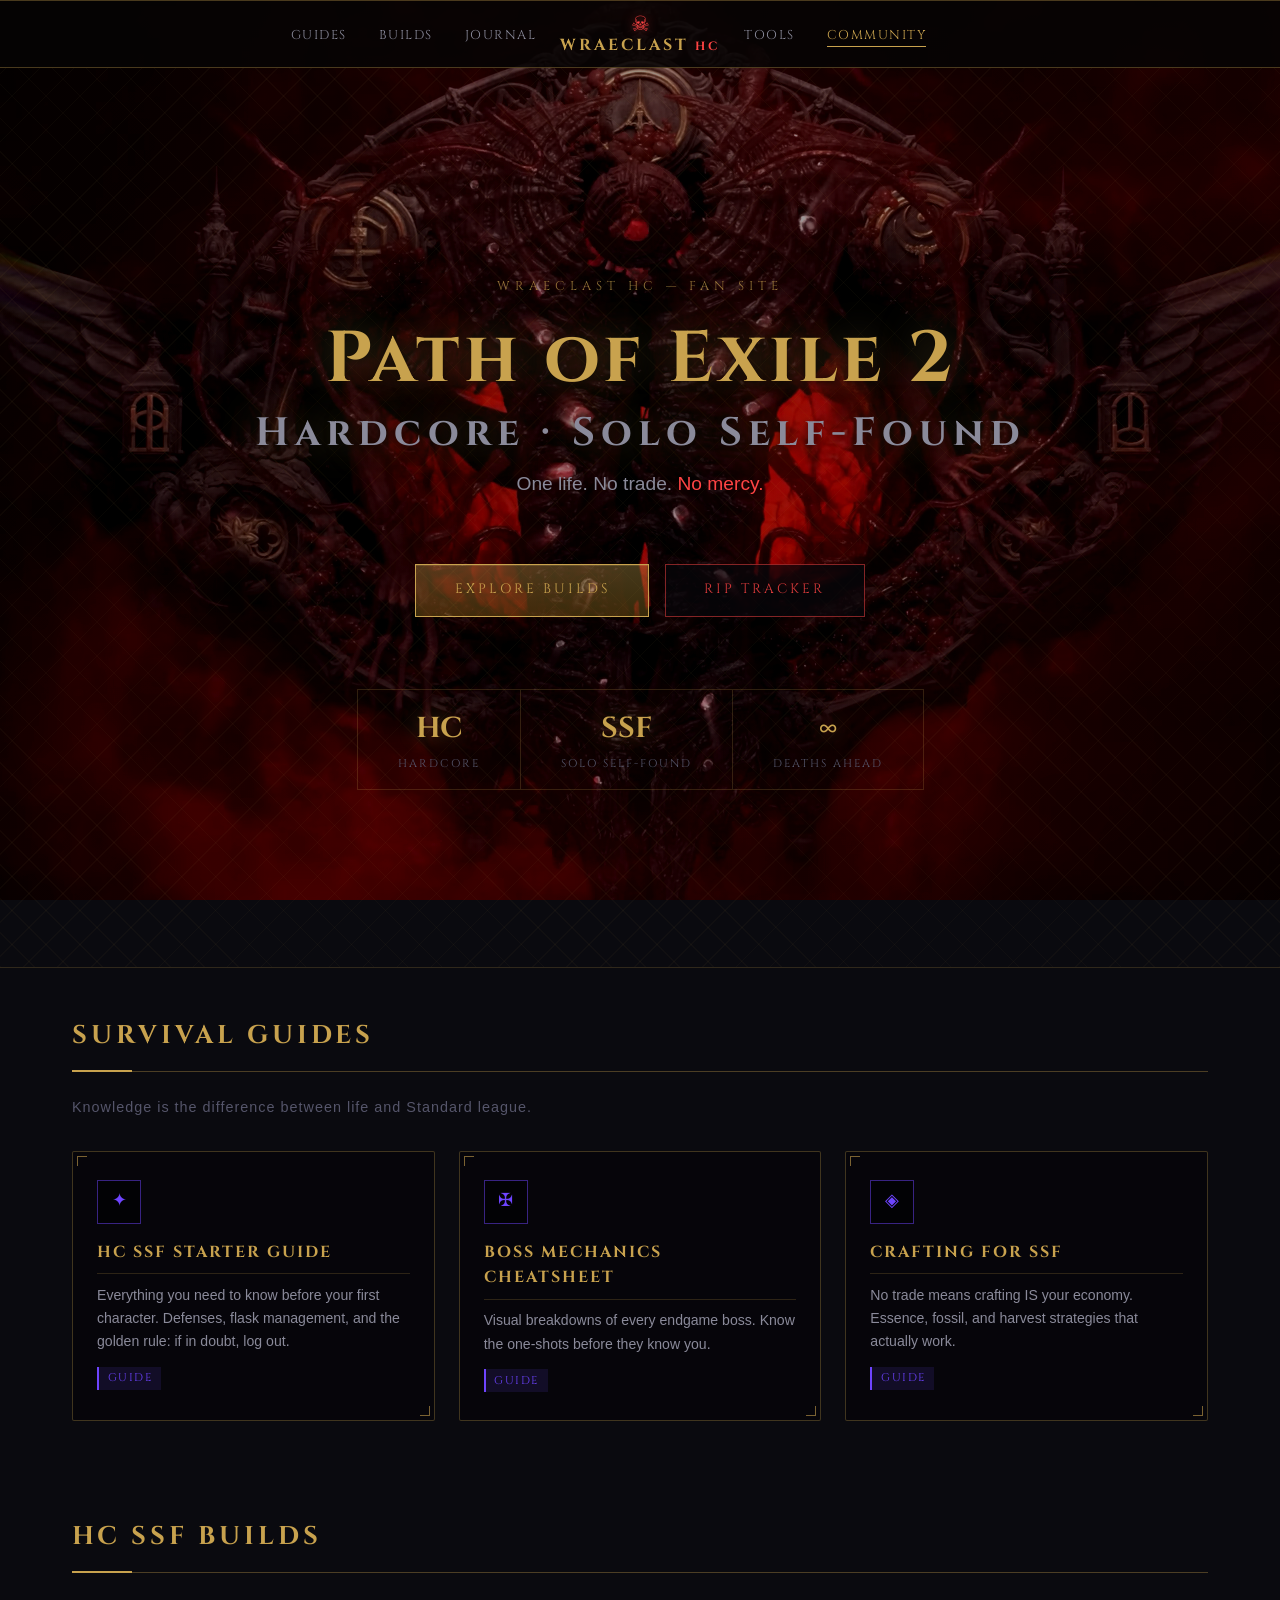
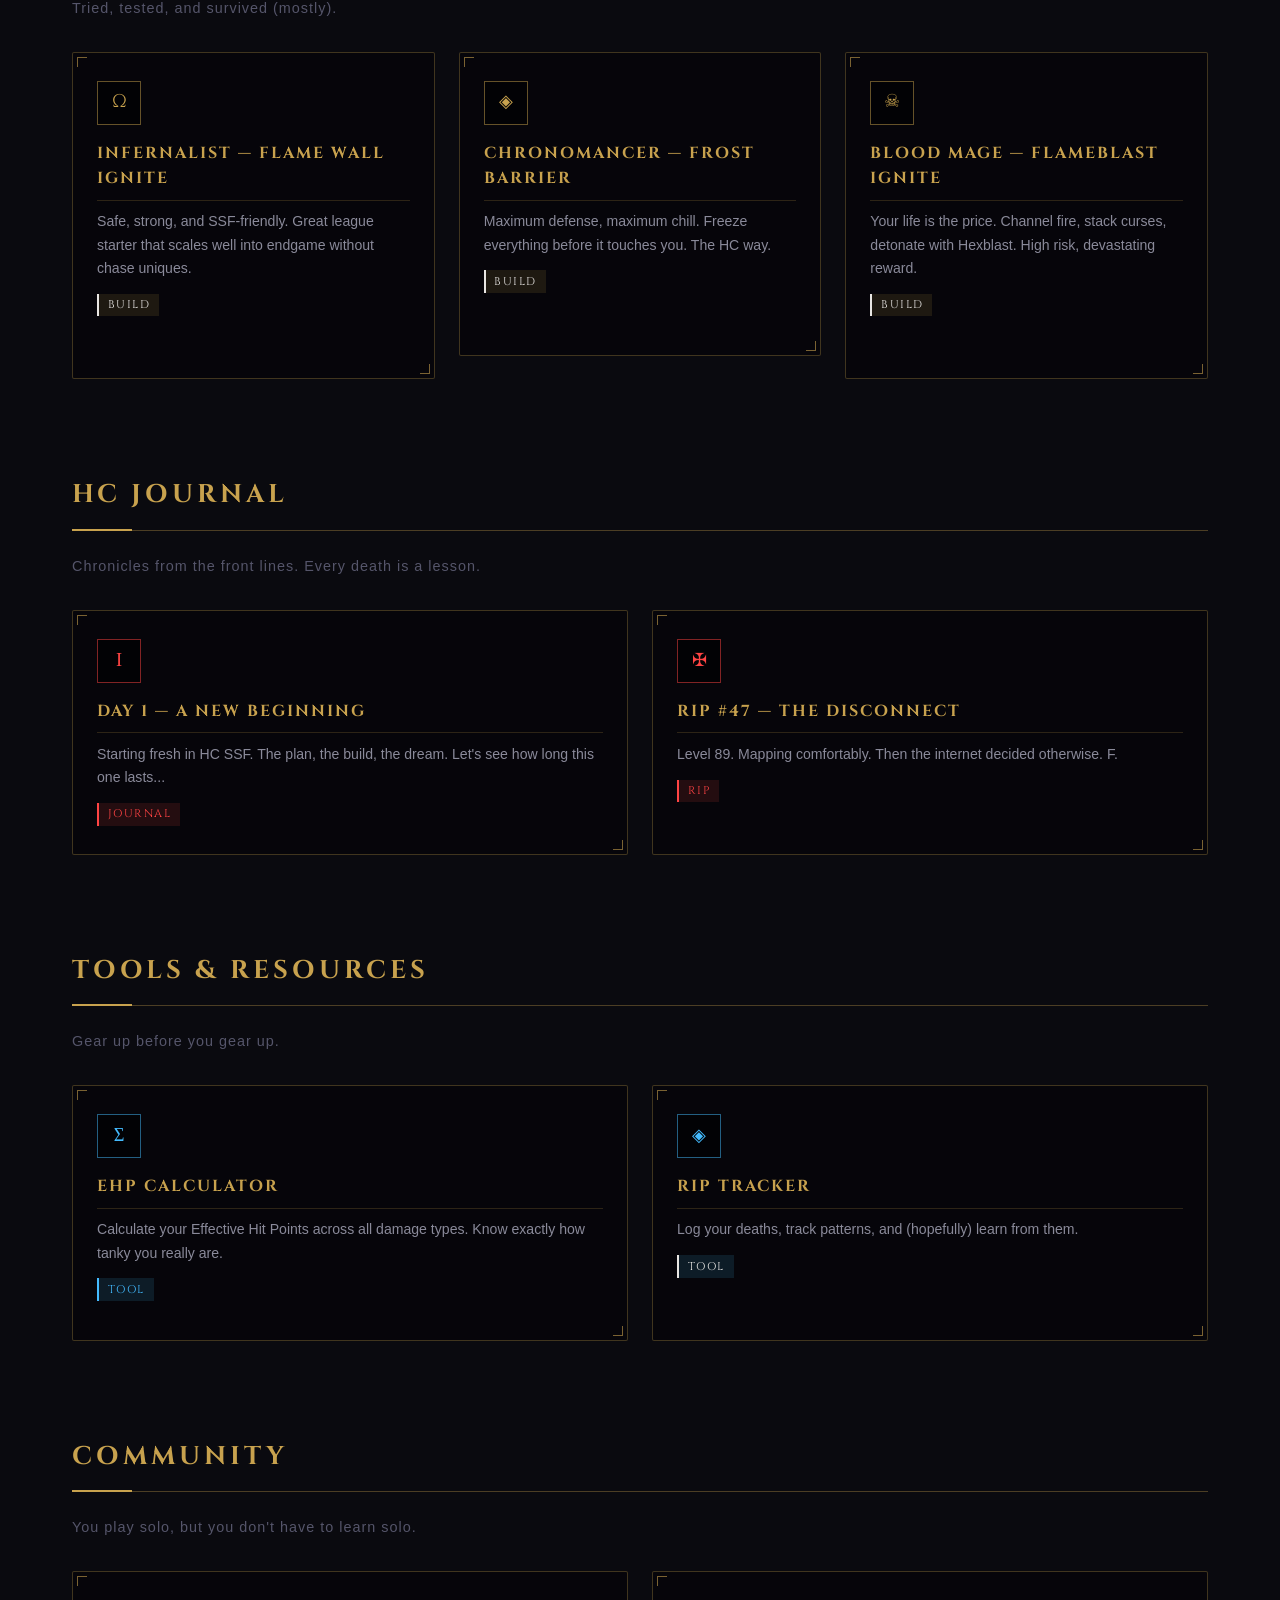
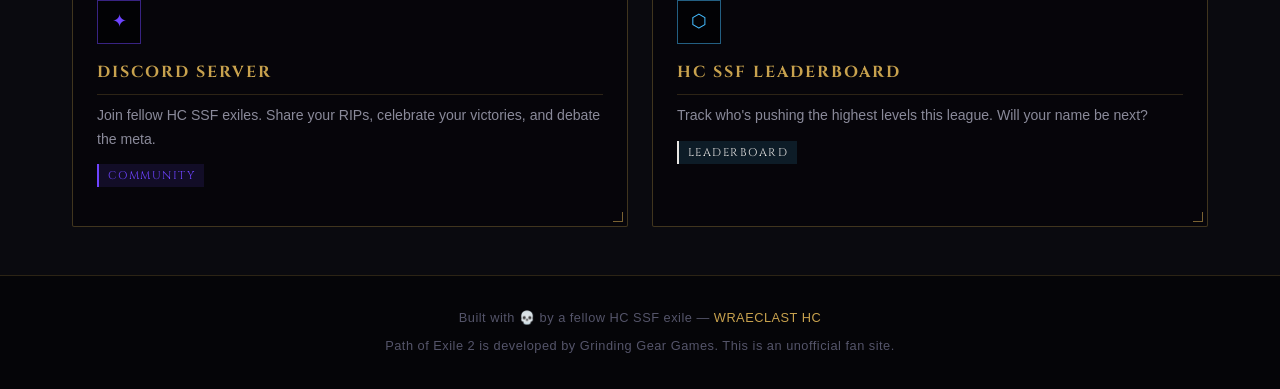
==== commit ac0c8367: "Add live HC SSF leaderboard with real character data - Add data/leaderboard.json with top 10 real HC" ====
--- a/index.html
+++ b/index.html
@@ -281,12 +281,15 @@
                     <p>Join fellow HC SSF exiles. Share your RIPs, celebrate your victories, and debate the meta.</p>
                     <span class="tag tag-guide">Community</span>
                 </div>
-                <div class="card">
-                    <div class="card-icon">⬡</div>
-                    <h3>HC SSF Leaderboard</h3>
-                    <p>Track who's pushing the highest levels this league. Will your name be next?</p>
-                    <span class="tag tag-tool">Leaderboard</span>
-                </div>
+                <a href="tools/leaderboard.html" class="card-link">
+                    <div class="card">
+                        <div class="card-icon">⬡</div>
+                        <h3>HC SSF Leaderboard</h3>
+                        <p>Track who's pushing the highest levels this league. Will your name be next?</p>
+                        <span class="tag tag-tool">Leaderboard</span>
+                        <span class="card-arrow">View leaderboard →</span>
+                    </div>
+                </a>
             </div>
         </section>
 
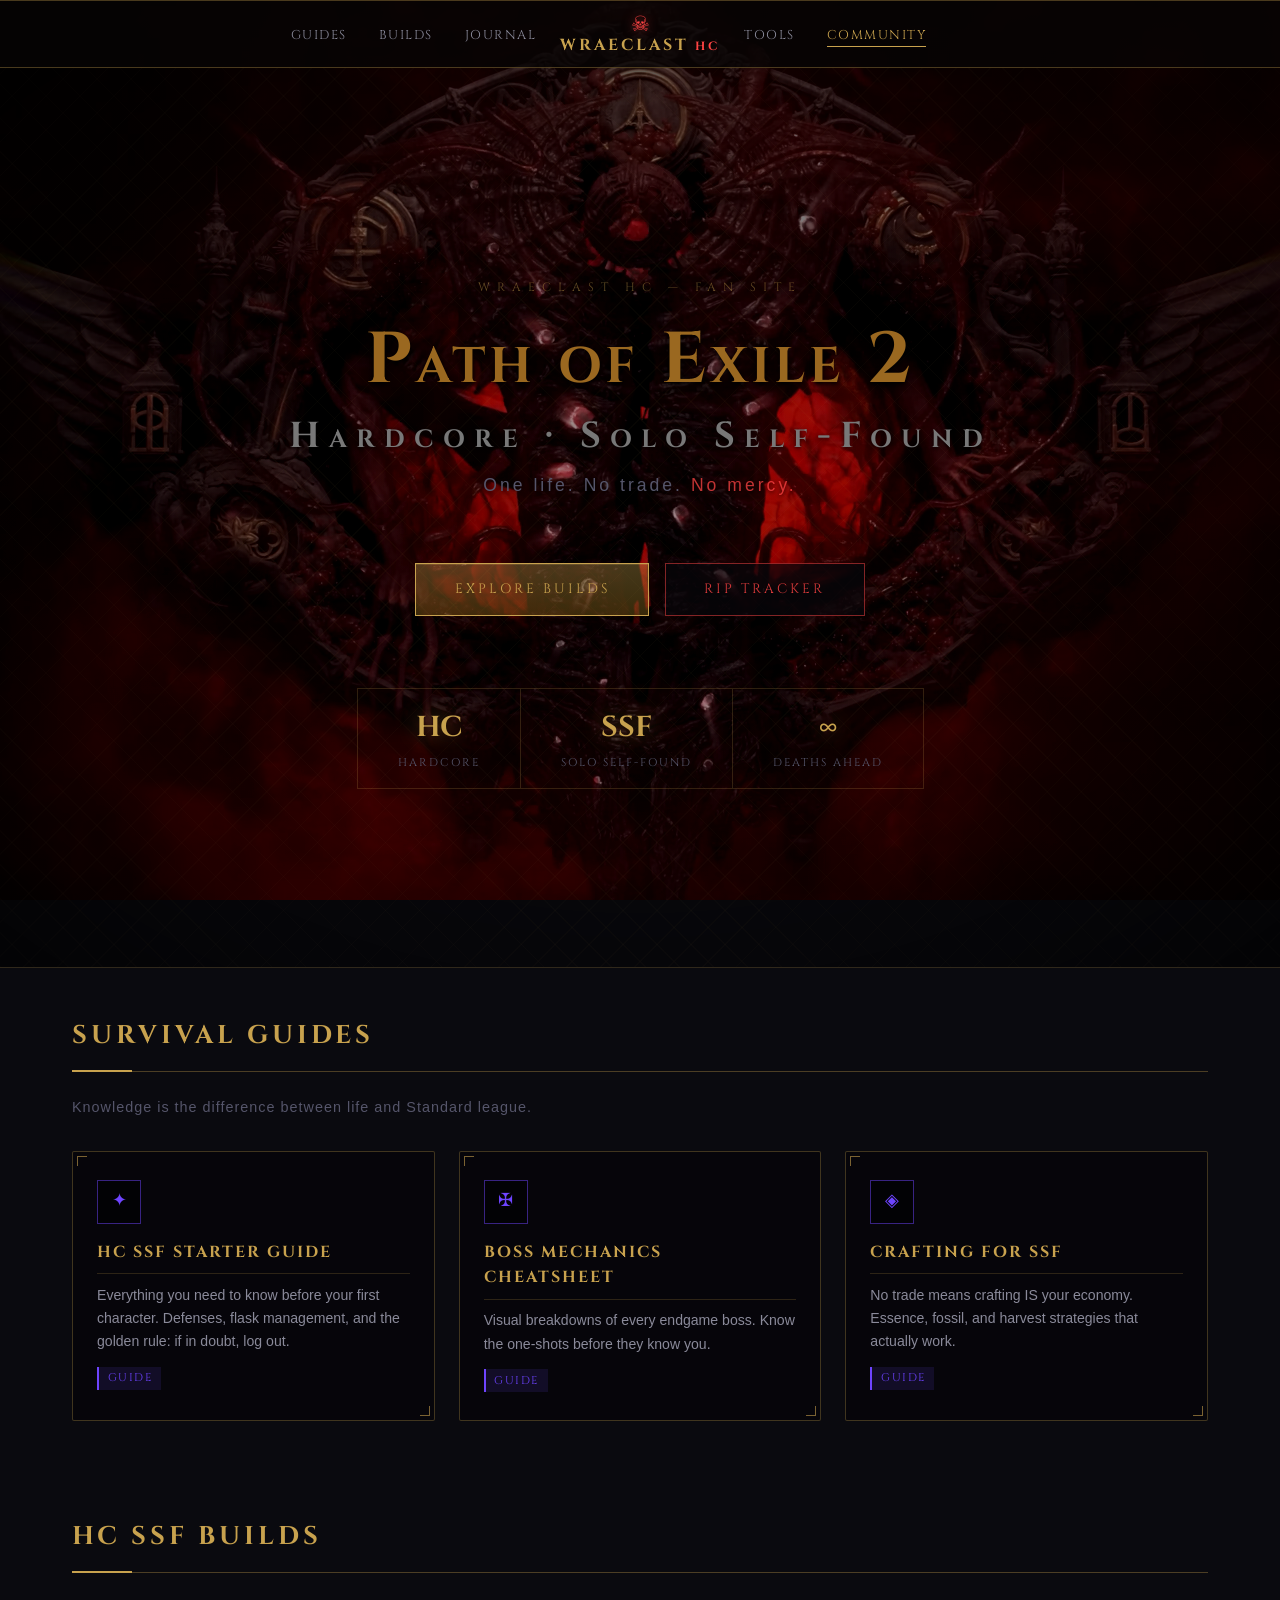
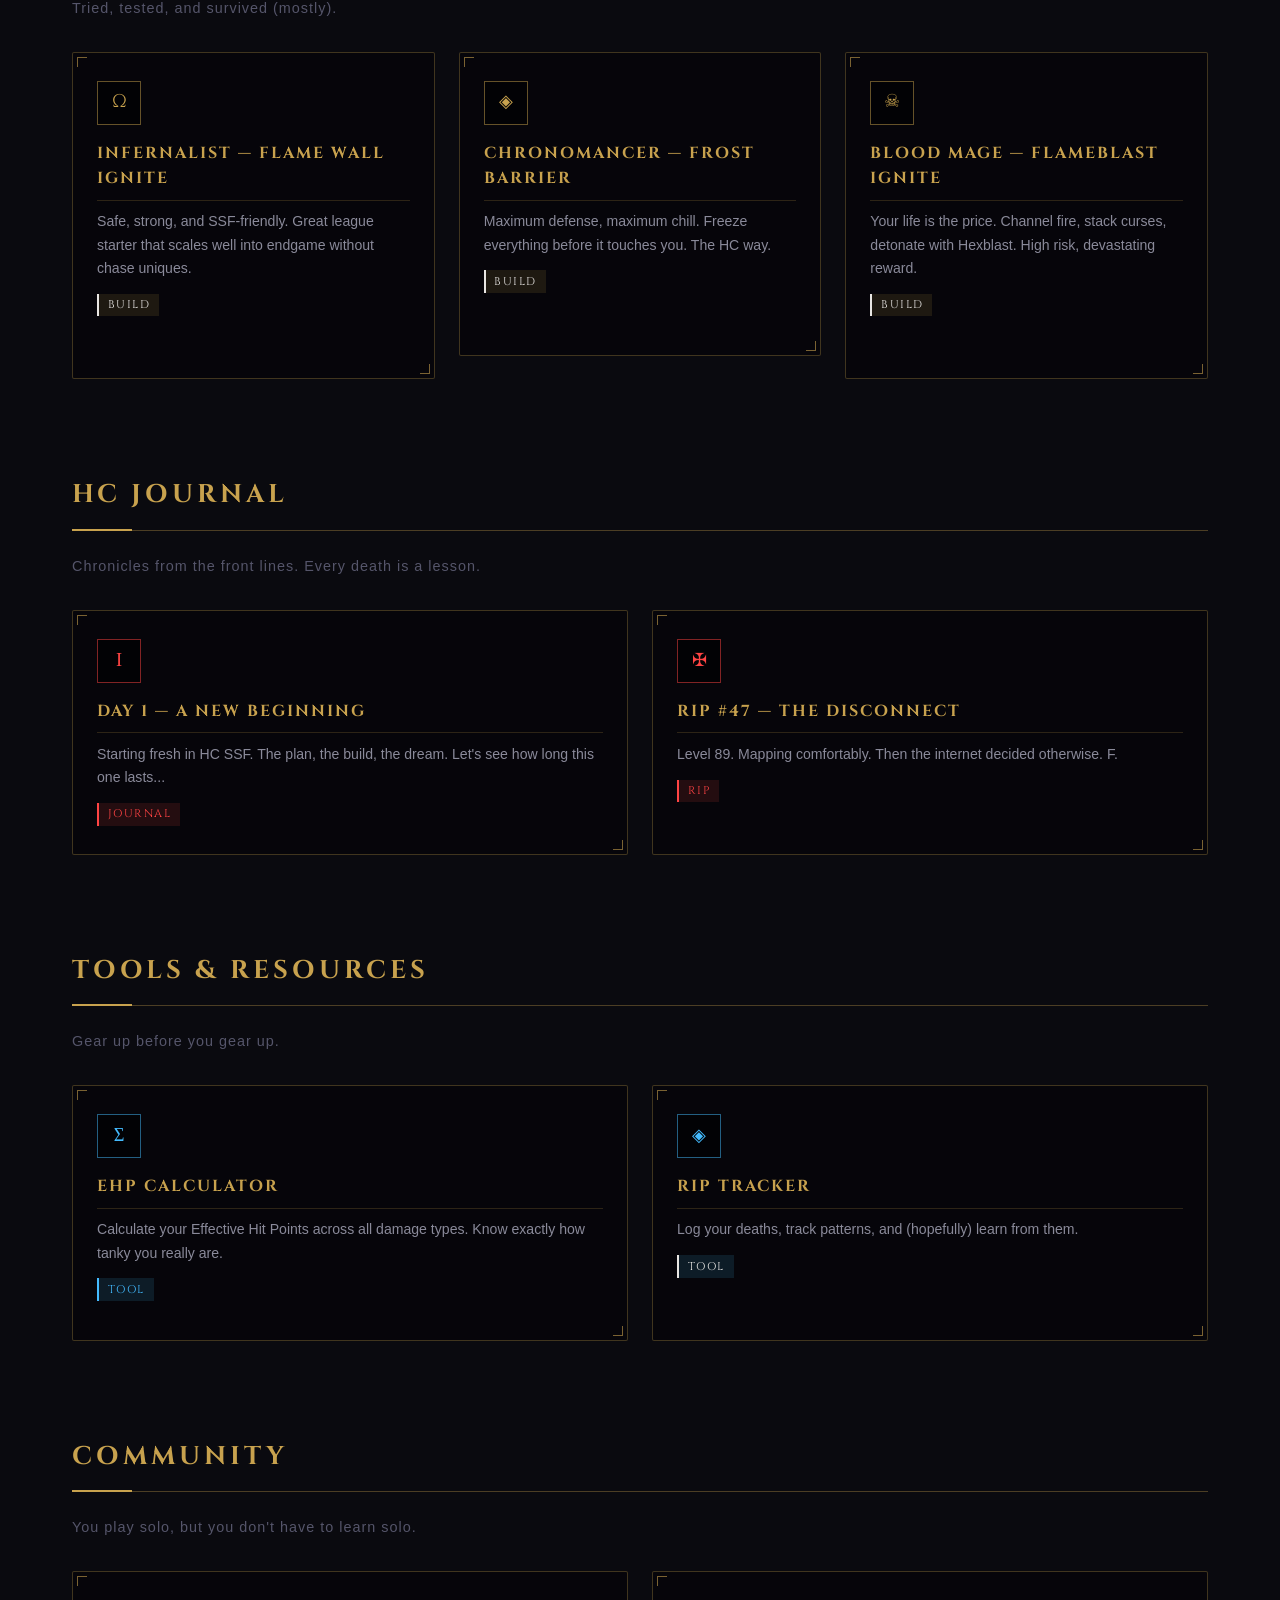
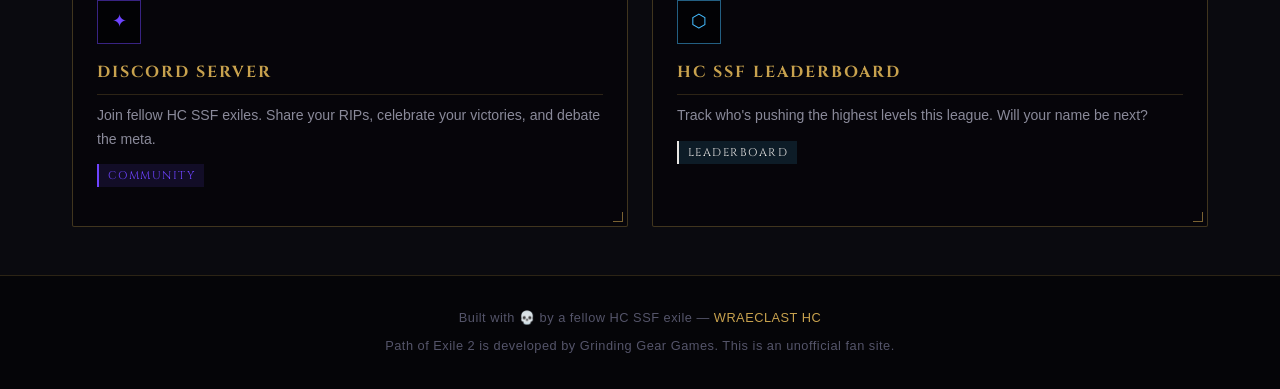
==== commit 9e519e08: "Update browser tab title to Nino's PoE2 HC SSF Hideout Co-Authored-By: Claude Sonnet 4.6 <noreply@an" ====
--- a/index.html
+++ b/index.html
@@ -15,7 +15,7 @@
     -->
     <meta charset="UTF-8">
     <meta name="viewport" content="width=device-width, initial-scale=1.0">
-    <title>PoE2 HC SSF — Fan Site</title>
+    <title>Nino's PoE2 HC SSF Hideout</title>
 
     <!--
     This single line replaces the entire <style> block that
--- a/css/style.css
+++ b/css/style.css
@@ -7,6 +7,38 @@
 Keeping them apart makes both files easier to read and edit.
 ============================================================
 */
+
+
+/* ── GOTHIC FONT TRIALS ─────────────────────────────────────
+   To switch hero font: change --hero-font below to any of:
+     'Hostgard', 'CloisterBlack', 'KingthingsSpikeless',
+     'FTVortex', 'Deadway', 'EvilSound'
+   Each font file must be placed in assets/fonts/
+─────────────────────────────────────────────────────────── */
+@font-face {
+    font-family: 'Hostgard';
+    src: url('../assets/fonts/Hostgard.ttf') format('truetype');
+}
+@font-face {
+    font-family: 'CloisterBlack';
+    src: url('../assets/fonts/CloisterBlack.ttf') format('truetype');
+}
+@font-face {
+    font-family: 'KingthingsSpikeless';
+    src: url('../assets/fonts/KingthingsSpikeless.ttf') format('truetype');
+}
+@font-face {
+    font-family: 'FTVortex';
+    src: url('../assets/fonts/FTVortex.ttf') format('truetype');
+}
+@font-face {
+    font-family: 'Deadway';
+    src: url('../assets/fonts/Deadway.ttf') format('truetype');
+}
+@font-face {
+    font-family: 'EvilSound';
+    src: url('../assets/fonts/EvilSound.ttf') format('truetype');
+}
 
 
 /* ── 1. CSS VARIABLES (Custom Properties) ───────────────────
@@ -215,20 +247,22 @@
 
 .hero-eyebrow {
     font-family: 'Cinzel', serif;
-    font-size: 0.8rem;
-    letter-spacing: 5px;
+    font-size: 0.75rem;
+    letter-spacing: 7px;
     text-transform: uppercase;
     color: var(--accent-primary);
-    opacity: 0.7;
+    opacity: 0.45;
     margin-bottom: 1.2rem;
+    text-shadow: 0 0 20px rgba(200, 162, 78, 0.3);
 }
 
 .hero-sub {
     display: block;
-    font-size: 0.55em;
-    letter-spacing: 6px;
-    color: var(--text-muted);
-    margin-top: 0.4rem;
+    font-size: 0.5em;
+    letter-spacing: 9px;
+    color: #787878;
+    margin-top: 0.5rem;
+    text-shadow: 0 1px 4px rgba(0, 0, 0, 0.9);
 }
 
 /* Two CTA buttons side by side */
@@ -248,7 +282,7 @@
   - Hover adds a glow, no bouncy translateY — feels weightier
 */
 .hero-btn {
-    font-family: 'Cinzel', serif;
+    font-family: 'FTVortex', 'Cinzel', serif;
     font-size: 0.85rem;
     letter-spacing: 3px;
     text-transform: uppercase;
@@ -316,22 +350,22 @@
     position: absolute;
     inset: 0;
     background-image:
+        radial-gradient(ellipse at center, transparent 30%, rgba(0, 0, 0, 0.65) 100%),
         repeating-linear-gradient(
             45deg,
-            rgba(200, 162, 78, 0.04) 0px,
-            rgba(200, 162, 78, 0.04) 1px,
+            rgba(200, 162, 78, 0.03) 0px,
+            rgba(200, 162, 78, 0.03) 1px,
             transparent 1px,
             transparent 24px
         ),
         repeating-linear-gradient(
             -45deg,
-            rgba(200, 162, 78, 0.04) 0px,
-            rgba(200, 162, 78, 0.04) 1px,
+            rgba(200, 162, 78, 0.03) 0px,
+            rgba(200, 162, 78, 0.03) 1px,
             transparent 1px,
             transparent 24px
         );
-    pointer-events: none;  /* The pattern can't accidentally
-                              block clicks on buttons/links */
+    pointer-events: none;
     z-index: 0;
 }
 
@@ -345,25 +379,30 @@
 }
 
 .hero h1 {
+    font-family: 'FTVortex', 'Cinzel', serif;
+    font-variant: small-caps;
     font-size: clamp(2.2rem, 6vw, 4.5rem);
-    color: var(--accent-primary);
+    color: #9a6820;
     margin-bottom: 0.75rem;
     letter-spacing: 4px;
-    line-height: 1.2;
+    line-height: 1.25;
     text-shadow:
-        0 0 40px rgba(200, 162, 78, 0.4),
-        0 2px 8px rgba(0, 0, 0, 0.8);
+        0 2px 4px rgba(0, 0, 0, 1),
+        0 4px 16px rgba(0, 0, 0, 0.9);
 }
 
 .hero .tagline {
-    font-size: 1.2rem;
-    color: var(--text-muted);
+    font-size: 1.1rem;
+    color: var(--text-dim);
     margin-bottom: 2rem;
+    letter-spacing: 3px;
+    text-shadow: 0 1px 6px rgba(0, 0, 0, 0.9);
 }
 
 .hero .tagline em {
-    color: var(--accent-danger);
+    color: rgba(255, 68, 68, 0.75);
     font-style: normal;
+    text-shadow: 0 0 16px rgba(200, 0, 0, 0.2), 0 1px 4px rgba(0,0,0,0.9);
 }
 
 /*
